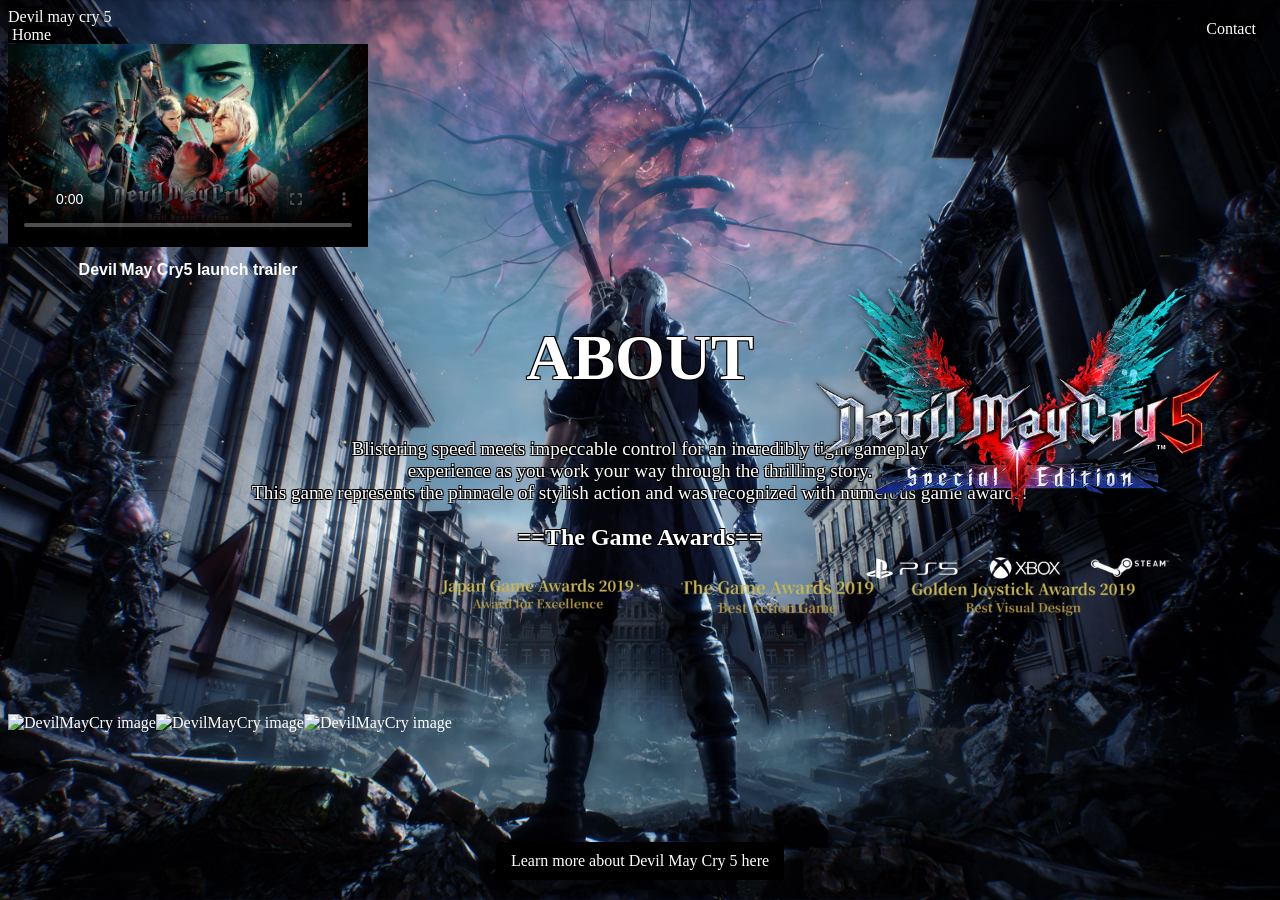
==== index.html @ cc61d14c "inital commit" ====
<!DOCTYPE html>
<html lang="eng">

<head>
    <meta charset="UTF-8">
    <meta name="viewport" content="width=device-width, initial-scale=1.0">
    <title>DEVIL MAY CRY V</title>
    <link rel="stylesheet" href="css/style.css">
</head>

<body>

    <header>
        Devil may cry 5
    </header>
    <nav>

        <a class="fixed-home" href="#">Home</a>
        <a class="fixed-contact" href="contact.html">Contact</a>
        <a class="fixed-about" href="about.html">Learn more about Devil May Cry 5 here</a>
    </nav>

    <main>
        <figure style="max-width: 360px; margin: 0; font-family: sans-serif;">
            <video width="100%" controls poster="images/dmc5trailerpreview.jpg">
        <source src="media/Devil May Cry 5 Special Edition - Launch Trailer.mp4" type="video/mp4">
    </video>

            <figcaption style="margin-top: 10px; font-size: 16px; font-weight: bold; color: #FFF; text-align: center;">
                Devil May Cry5 launch trailer
            </figcaption>
        </figure>
        <h1>ABOUT</h1>
        <p class="about-text">Blistering speed meets impeccable control for an incredibly tight gameplay<br> experience as you work your way through the thrilling story.<br> This game represents the pinnacle of stylish action and was recognized with numerous game awards!</p>
        <h2>==The Game Awards==</h2>
        <div class="Japan-Awards">
            <img src="images/JapanGameAwards.png" alt="Japan Game Awards 2019">
        </div>

        <div class="TheGameAwards">
            <img src="images/TheGameAwards.png" alt="The Game Awards 2019">
        </div>

        <div class="joystickaward">
            <img src="images/goldenjoystick.png" alt="Golden Joystick Award">
        </div>

        <div class="MAINPHOTOS">
            <div class="mainphoto1">
                <img src="images/mainPhoto1.jpg" alt="DevilMayCry image">
            </div>

            <div class="mainphoto2">
                <img src="images/mainphoto2.jpg" alt="DevilMayCry image">
            </div>

            <div class="mainphoto3">
                <img src="images/mainPhoto3.jpg" alt="DevilMayCry image">
            </div>
        </div>
    </main>

    <div class="logo-stack">
        <div class="logo-container">
            <img src="images/Logodmc5.png" alt="Логотип DMC5" class="right-logo">
        </div>

        <div class="platform-logos">
            <div class="logops5">
                <img src="images/ps5logo.png" alt="Logo ps5" class="right-logo">
            </div>

            <div class="xbox-logo">
                <img src="images/xboxlogo.png" alt="Logo xbox" class="right-logo">
            </div>

            <div class="steam-logo">
                <img src="images/gabelogo-removebg-preview.png" alt="Steam logo" class="right-logo">
            </div>
        </div>
    </div>
</body>
<footer>

</footer>

</html>
---- css/style.css ----
html,
body {
    overflow: visible !important;
    overflow-x: hidden;
}

body {
    background-image: url("../images/bgbg.jpg");
    background-repeat: no-repeat;
    background-position: center center;
    background-size: cover;
    background-attachment: fixed;
    color: white;
}

main {
    color: white;
}

.logo-stack {
    position: absolute;
    right: 50px;
    top: 50%;
    transform: translateY(-50%);
    display: flex;
    flex-direction: column;
    align-items: center;
    gap: -300px;
}

.platform-logos {
    display: flex;
    align-items: center;
    justify-content: center;
    gap: 20px;
}

.xbox-logo,
.steam-logo,
.logops5 {
    display: inline-block;
}

.xbox-logo .right-logo,
.steam-logo .right-logo,
.logops5 .right-logo {
    display: block;
    position: static;
    margin: 0;
    transform: none;
}

.xbox-logo .right-logo {
    width: 70px;
}

.steam-logo .right-logo {
    width: 100px;
}

.logops5 .right-logo {
    width: 110px;
}

.logo-container .right-logo {
    display: block;
    width: min(420px, 75vw);
    height: auto;
}

.fixed-about {
    position: fixed;
    bottom: 20px;
    left: 50%;
    transform: translateX(-50%);
    background-color: rgb(0, 0, 0);
    color: #fff;
    padding: 10px 15px;
    text-decoration: none;
    border-radius: 5px;
    white-space: nowrap;
}

.fixed-home {
    color: white;
    background-color: #000000;
    text-decoration: none;
    border-radius: 0px;
    padding: 0px 4px;
}

.fixed-contact {
    position: fixed;
    top: 20px;
    right: 20px;
    color: white;
    background-color: rgb(0, 0, 0);
    text-decoration: none;
    border-radius: 0px;
    padding: 0px 4px;
}

h1 {
    text-align: center;
    font-size: 4rem;
    text-shadow: -1px -1px 0 #000, 1px -1px 0 #000, -1px 1px 0 #000, 1px 1px 0 #000;
}

h2 {
    text-align: center;
    text-shadow: -1px -1px 0 #000, 1px -1px 0 #000, -1px 1px 0 #000, 1px 1px 0 #000;
}

.about-text {
    text-align: center;
    font-size: larger;
    text-shadow: -1px -1px 0 #000, 1px -1px 0 #000, -1px 1px 0 #000, 1px 1px 0 #000;
}

.Japan-Awards img {
    width: 200px;
    margin-left: 430px;
}

.TheGameAwards img {
    width: 200px;
    margin-left: 670px;
    transform: translateY(-45px);
}

.joystickaward img {
    width: 230px;
    margin-left: 900px;
    transform: translateY(-93px);
}

.mainphoto1 img {
    width: 500px;
    height: 300px;
    object-fit: cover;
}

.mainphoto2 img {
    width: 500px;
    height: 300px;
    object-fit: cover;
}

.mainphoto3 img {
    width: 500px;
    height: 300px;
    object-fit: cover;
}

.MAINPHOTOS {
    display: flex;
}

.D1 img {
    width: 300px;
}

.table-dmc5 {
    width: 100%;
    border-collapse: collapse;
}

.table-dmc5 th,
.table-dmc5 td {
    border: 2px solid white;
    padding: 10px;
    text-align: center;
}
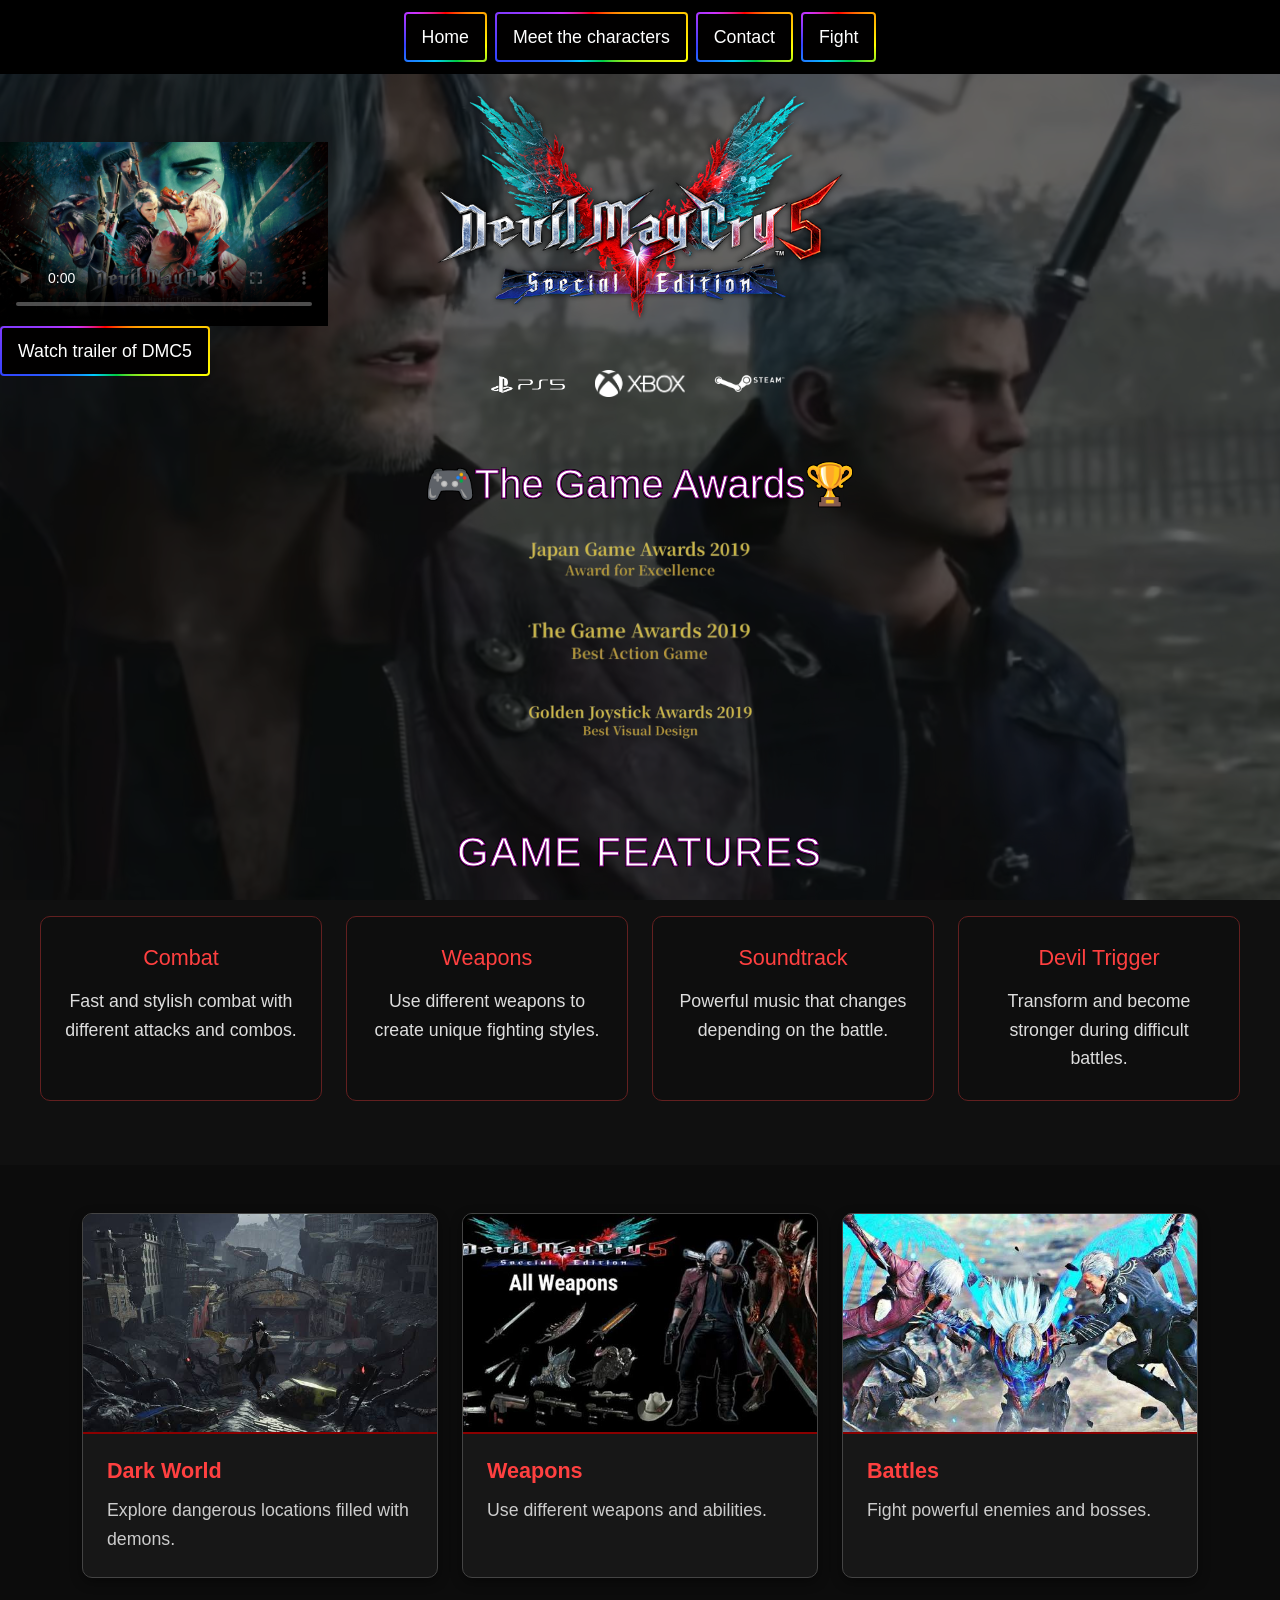
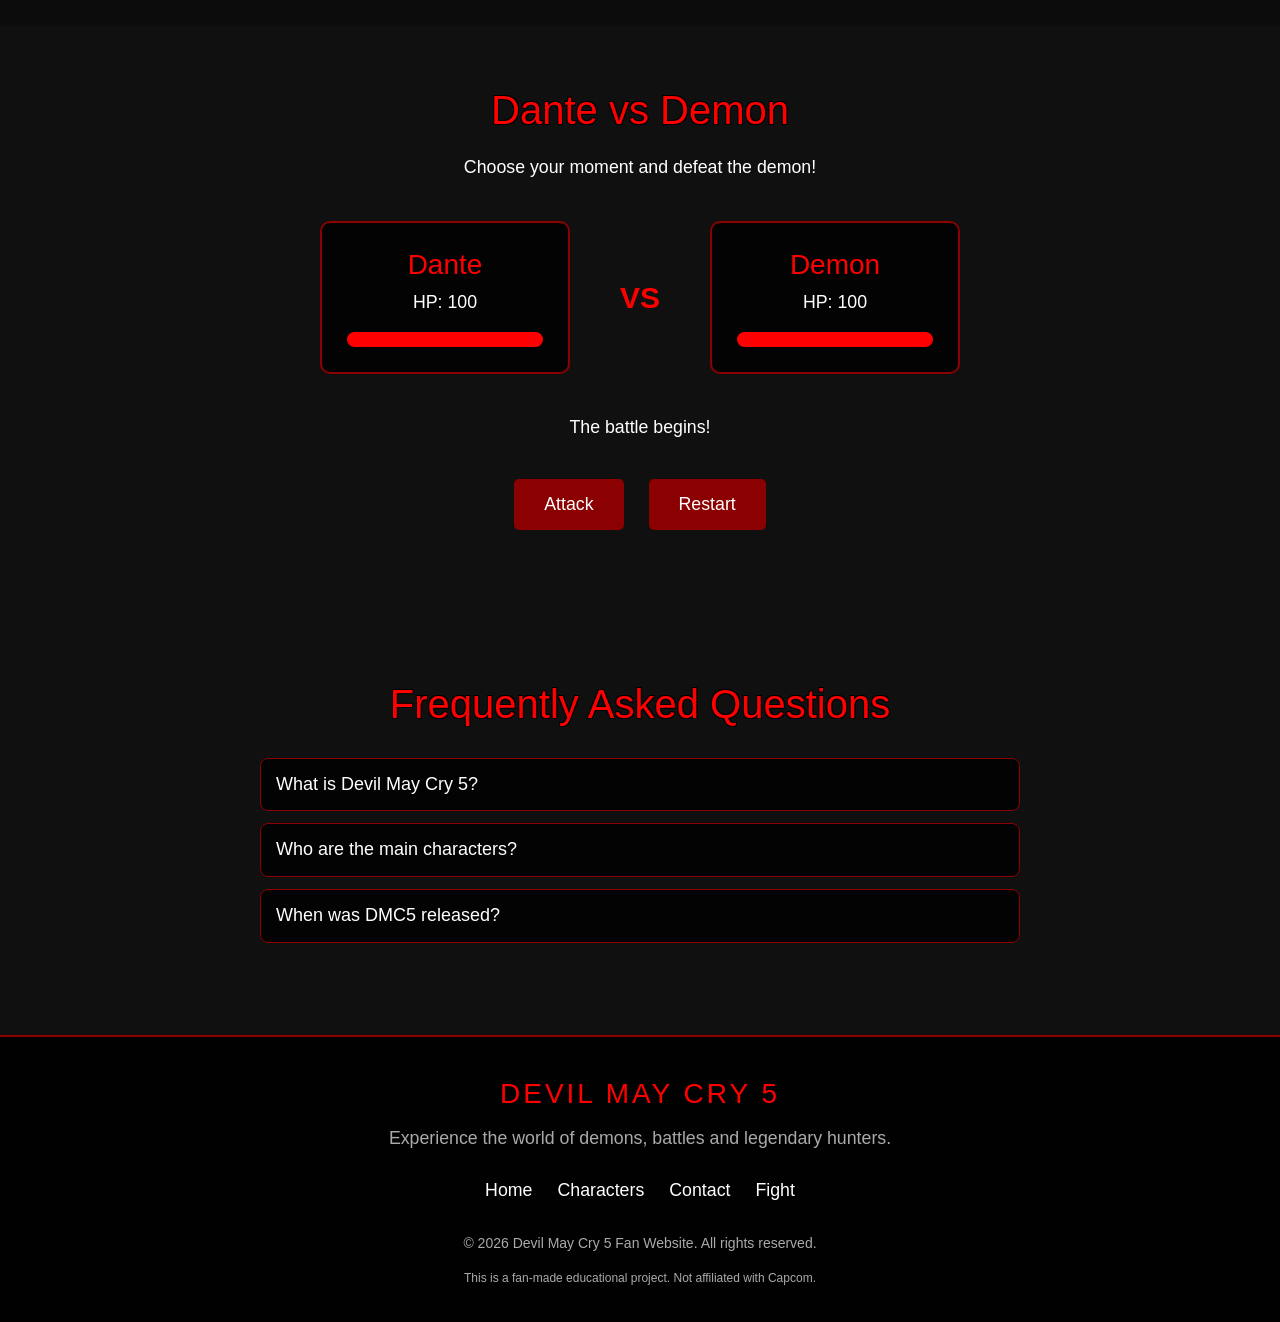
==== commit 88c1a0ab: "Update project to Endterm" ====
--- a/index.html
+++ b/index.html
@@ -1,87 +1,273 @@
 <!DOCTYPE html>
-<html lang="eng">
+<html lang="en">
 
 <head>
     <meta charset="UTF-8">
     <meta name="viewport" content="width=device-width, initial-scale=1.0">
     <title>DEVIL MAY CRY V</title>
+    <link href="https://cdn.jsdelivr.net/npm/bootstrap@5.3.3/dist/css/bootstrap.min.css" rel="stylesheet">
     <link rel="stylesheet" href="css/style.css">
 </head>
 
 <body>
 
-    <header>
-        Devil may cry 5
-    </header>
-    <nav>
-
-        <a class="fixed-home" href="#">Home</a>
-        <a class="fixed-contact" href="contact.html">Contact</a>
-        <a class="fixed-about" href="about.html">Learn more about Devil May Cry 5 here</a>
+
+    <video class="background-video" autoplay muted loop playsinline>
+    <source src="media/videoplayback.mp4" type="video/mp4">
+</video>
+    <div class="video-overlay"></div>
+
+    <nav class="site-nav">
+
+        <a href="index.html">Home</a>
+        <a href="about.html">Meet the characters</a>
+        <a href="contact.html">Contact</a>
+        <a href="#battle">Fight</a>
     </nav>
 
     <main>
-        <figure style="max-width: 360px; margin: 0; font-family: sans-serif;">
-            <video width="100%" controls poster="images/dmc5trailerpreview.jpg">
-        <source src="media/Devil May Cry 5 Special Edition - Launch Trailer.mp4" type="video/mp4">
+        <div class="home-hero-row">
+            <figure class="home-trailer">
+                <video controls poster="images/dmc5trailerpreview.jpg">
+        <source src="media/dmc5_trailer.mp4" type="video/mp4">
     </video>
 
-            <figcaption style="margin-top: 10px; font-size: 16px; font-weight: bold; color: #FFF; text-align: center;">
-                Devil May Cry5 launch trailer
-            </figcaption>
-        </figure>
-        <h1>ABOUT</h1>
-        <p class="about-text">Blistering speed meets impeccable control for an incredibly tight gameplay<br> experience as you work your way through the thrilling story.<br> This game represents the pinnacle of stylish action and was recognized with numerous game awards!</p>
-        <h2>==The Game Awards==</h2>
-        <div class="Japan-Awards">
-            <img src="images/JapanGameAwards.png" alt="Japan Game Awards 2019">
-        </div>
-
-        <div class="TheGameAwards">
-            <img src="images/TheGameAwards.png" alt="The Game Awards 2019">
-        </div>
-
-        <div class="joystickaward">
-            <img src="images/goldenjoystick.png" alt="Golden Joystick Award">
-        </div>
-
-        <div class="MAINPHOTOS">
-            <div class="mainphoto1">
-                <img src="images/mainPhoto1.jpg" alt="DevilMayCry image">
-            </div>
-
-            <div class="mainphoto2">
-                <img src="images/mainphoto2.jpg" alt="DevilMayCry image">
-            </div>
-
-            <div class="mainphoto3">
-                <img src="images/mainPhoto3.jpg" alt="DevilMayCry image">
-            </div>
-        </div>
+                <figcaption class="trailer1">
+                    <a href="https://youtu.be/KMSGj9Y2T9Q?si=lmXnsOdMB5d6IK76">Watch trailer of DMC5</a>
+                </figcaption>
+            </figure>
+            <div class="logo-stack">
+                <div class="logo-container">
+                    <img src="images/Logodmc5.png" alt="Логотип DMC5" class="right-logo">
+                </div>
+
+                <div class="platform-logos">
+                    <div class="logops5">
+                        <img src="images/ps5logo.png" alt="Logo ps5" class="right-logo">
+                    </div>
+
+                    <div class="xbox-logo">
+                        <img src="images/xboxlogo.png" alt="Logo xbox" class="right-logo">
+                    </div>
+
+                    <div class="steam-logo">
+                        <img src="images/gabelogo-removebg-preview.png" alt="Steam logo" class="right-logo">
+                    </div>
+                </div>
+            </div>
+        </div>
+        <h2 style="-webkit-text-stroke: 1px purple;">🎮The Game Awards🏆</h2>
+        <div class="award-gallery">
+            <div class="Japan-Awards">
+                <img src="images/JapanGameAwards.png" alt="Japan Game Awards 2019">
+            </div>
+
+            <div class="TheGameAwards">
+                <img src="images/TheGameAwards.png" alt="The Game Awards 2019">
+            </div>
+
+            <div class="joystickaward">
+                <img src="images/goldenjoystick.png" alt="Golden Joystick Award">
+            </div>
+        </div>
+
     </main>
 
-    <div class="logo-stack">
-        <div class="logo-container">
-            <img src="images/Logodmc5.png" alt="Логотип DMC5" class="right-logo">
-        </div>
-
-        <div class="platform-logos">
-            <div class="logops5">
-                <img src="images/ps5logo.png" alt="Logo ps5" class="right-logo">
-            </div>
-
-            <div class="xbox-logo">
-                <img src="images/xboxlogo.png" alt="Logo xbox" class="right-logo">
-            </div>
-
-            <div class="steam-logo">
-                <img src="images/gabelogo-removebg-preview.png" alt="Steam logo" class="right-logo">
-            </div>
-        </div>
+    <section class="features">
+        <h2 class="features-title" style="-webkit-text-stroke: 1px purple">Game Features</h2>
+
+        <div class="features-grid">
+            <div class="feature-card">
+                <h3>Combat</h3>
+                <p>Fast and stylish combat with different attacks and combos.</p>
+            </div>
+
+            <div class="feature-card">
+                <h3>Weapons</h3>
+                <p>Use different weapons to create unique fighting styles.</p>
+            </div>
+
+            <div class="feature-card">
+                <h3>Soundtrack</h3>
+                <p>Powerful music that changes depending on the battle.</p>
+            </div>
+
+            <div class="feature-card">
+                <h3>Devil Trigger</h3>
+                <p>Transform and become stronger during difficult battles.</p>
+            </div>
+        </div>
+    </section>
+
+
+    <section id="gallery" class="py-5 bg-gray">
+
+        <div class="container">
+
+
+
+            <div class="row g-4">
+
+                <div class="col-12 col-md-6 col-lg-4">
+
+                    <div class="card h-100">
+
+                        <img src="images/world.jpg" alt="DMC5">
+
+                        <div class="card-body">
+
+                            <h5>
+                                Dark World
+                            </h5>
+
+                            <p class="card-text">
+                                Explore dangerous locations filled with demons.
+                            </p>
+
+                        </div>
+
+                    </div>
+
+                </div>
+
+
+                <div class="col-12 col-md-6 col-lg-4">
+
+                    <div class="card h-100">
+
+                        <img src="images/weap.jpg" class="card-img-top" alt="DMC5">
+
+                        <div class="card-body">
+
+                            <h5 class="card-title">
+                                Weapons
+                            </h5>
+
+                            <p class="card-text">
+                                Use different weapons and abilities.
+                            </p>
+
+                        </div>
+
+                    </div>
+
+                </div>
+
+
+                <div class="col-12 col-md-6 col-lg-4">
+
+                    <div class="card h-100">
+
+                        <img src="images/battle.jpg" class="card-img-top" alt="DMC5">
+
+                        <div class="card-body">
+
+                            <h5 class="card-title">
+                                Battles
+                            </h5>
+
+                            <p class="card-text">
+                                Fight powerful enemies and bosses.
+                            </p>
+
+                        </div>
+
+                    </div>
+
+                </div>
+
+            </div>
+
+        </div>
+
+    </section>
+
+    <section class="battle-section" id="battle">
+        <h2>Dante vs Demon</h2>
+
+        <p>Choose your moment and defeat the demon!</p>
+
+        <div class="battle-container">
+
+            <div class="fighter">
+                <h3>Dante</h3>
+                <p>HP: <span id="danteHP">100</span></p>
+                <div class="hp-bar">
+                    <div id="danteBar" class="hp-fill"></div>
+                </div>
+            </div>
+
+            <div class="vs">VS</div>
+
+            <div class="fighter">
+                <h3>Demon</h3>
+                <p>HP: <span id="demonHP">100</span></p>
+                <div class="hp-bar">
+                    <div id="demonBar" class="hp-fill"></div>
+                </div>
+            </div>
+
+        </div>
+
+        <p id="message" aria-live="polite">The battle begins!</p>
+
+        <button id="attack" type="button">Attack</button>
+        <button id="restart" type="button">Restart</button>
+    </section>
+
+
+
+    <script src="https://cdn.jsdelivr.net/npm/bootstrap@5.3.3/dist/js/bootstrap.bundle.min.js"></script>
+
+    <section class="faq-section">
+        <h2>Frequently Asked Questions</h2>
+
+        <div class="faq-item">
+            <h3 class="faq-question">What is Devil May Cry 5?</h3>
+            <p class="faq-answer">
+                Devil May Cry 5 is an action game about fighting demons.
+            </p>
+        </div>
+
+        <div class="faq-item">
+            <h3 class="faq-question">Who are the main characters?</h3>
+            <p class="faq-answer">
+                The main characters are Dante, Nero , V and Vergil demonstrating their unique abilities and fighting styles.
+            </p>
+        </div>
+
+        <div class="faq-item">
+            <h3 class="faq-question">When was DMC5 released?</h3>
+            <p class="faq-answer">
+                Devil May Cry 5 was released in March 2019.
+            </p>
+        </div>
+    </section>
+
+    <footer class="site-footer">
+    <h3>DEVIL MAY CRY 5</h3>
+
+    <p>Experience the world of demons, battles and legendary hunters.</p>
+
+    <div class="footer-links">
+        <a href="index.html">Home</a>
+        <a href="about.html">Characters</a>
+        <a href="contact.html">Contact</a>
+        <a href="#battle">Fight</a>
     </div>
+
+    <p class="copyright">
+        © 2026 Devil May Cry 5 Fan Website. All rights reserved.
+    </p>
+
+    <p class="disclaimer">
+        This is a fan-made educational project. Not affiliated with Capcom.
+    </p>
+</footer>
+
+    <script src="https://code.jquery.com/jquery-3.7.1.min.js"></script>
+    <script src="js/game.js"></script>
+    <script src="js/index.js"></script>
 </body>
-<footer>
-
-</footer>
 
 </html>
--- a/css/style.css
+++ b/css/style.css
@@ -1,38 +1,176 @@
 html,
 body {
-    overflow: visible !important;
-    overflow-x: hidden;
+    overflow-x: clip;
+}
+
+*,
+*::before,
+*::after {
+    box-sizing: border-box;
+}
+
+html {
+    font-size: 100%;
 }
 
 body {
-    background-image: url("../images/bgbg.jpg");
-    background-repeat: no-repeat;
-    background-position: center center;
-    background-size: cover;
-    background-attachment: fixed;
-    color: white;
+    max-width: 100%;
+    margin: 0;
+    background: #101010;
+    color: white;
+    font-family: Arial, sans-serif;
+    font-size: clamp(1rem, 0.95rem + 0.2vw, 1.125rem);
 }
 
 main {
-    color: white;
+    width: min(100% - 2rem, 75rem);
+    margin-inline: auto;
+}
+
+h1 {
+    text-align: center;
+    font-size: clamp(1.8rem, 5vw, 4rem);
+    overflow-wrap: anywhere;
+    text-shadow: -1px -1px 0 #000, 1px -1px 0 #000, -1px 1px 0 #000, 1px 1px 0 #000;
+}
+
+h2 {
+    text-align: center;
+    font-size: clamp(1.6rem, 4vw, 2.5rem);
+    text-shadow: -1px -1px 0 #000, 1px -1px 0 #000, -1px 1px 0 #000, 1px 1px 0 #000;
+}
+
+video,
+img {
+    display: block;
+    max-width: 100%;
+}
+
+video {
+    width: 100%;
+}
+
+img {
+    height: auto;
+}
+
+.background-video {
+    position: fixed;
+    top: 0;
+    left: 0;
+    width: 100%;
+    height: 100%;
+    object-fit: cover;
+    z-index: -2;
+}
+
+.video-overlay {
+    position: fixed;
+    inset: 0;
+    background: rgba(0, 0, 0, 0.55);
+    z-index: -1;
+    pointer-events: none;
+}
+
+.site-nav {
+    display: flex;
+    flex-wrap: wrap;
+    align-items: center;
+    justify-content: center;
+    gap: 0.5rem;
+    width: 100%;
+    padding: 0.75rem 1rem;
+    background-color: #000;
+}
+
+.site-nav a,
+.trailer1 a {
+    --nav-button-bg: #010000;
+    display: inline-block;
+    padding: 0.6rem 1rem;
+    border: 2px solid transparent;
+    border-radius: 4px;
+    background: linear-gradient(var(--nav-button-bg), var(--nav-button-bg)) padding-box, conic-gradient(from var(--rainbow-angle, 0deg), #ff0000, #ff9900, #ffff00, #00cc44, #00ccff, #3344ff, #cc33ff, #ff0000) border-box;
+    color: #fff;
+    text-align: center;
+    text-decoration: none;
+    animation: rainbow-border 4s linear infinite;
+}
+
+.site-nav a {
+    max-width: 100%;
+}
+
+.site-nav a:hover,
+.site-nav a:focus-visible,
+.trailer1 a:hover,
+.trailer1 a:focus-visible {
+    --nav-button-bg: #292929;
+    color: #fff;
+}
+
+@property --rainbow-angle {
+    syntax: "<angle>";
+    initial-value: 0deg;
+    inherits: false;
+}
+
+@keyframes rainbow-border {
+    to {
+        --rainbow-angle: 360deg;
+    }
+}
+
+@media (prefers-reduced-motion: reduce) {
+    .site-nav a,
+    .trailer1 a {
+        animation: none;
+    }
+}
+
+.home-hero-row {
+    display: grid;
+    grid-template-columns: minmax(0, 1fr) auto minmax(0, 1fr);
+    align-items: center;
+    width: 100vw;
+    margin: 1rem 0 2rem;
+    margin-left: calc((100% - 100vw) / 2);
+}
+
+.home-trailer {
+    grid-column: 1;
+    width: min(100%, 22.5rem);
+    margin: 0;
+    font-family: sans-serif;
 }
 
 .logo-stack {
-    position: absolute;
-    right: 50px;
-    top: 50%;
-    transform: translateY(-50%);
     display: flex;
     flex-direction: column;
     align-items: center;
-    gap: -300px;
+    grid-column: 2;
+    justify-self: center;
+    width: min(100%, 26rem);
+    margin: 0;
+    gap: 1rem;
+}
+
+.logo-container {
+    width: min(100%, 26rem);
+}
+
+.logo-container .right-logo {
+    display: block;
+    width: 100%;
+    height: auto;
 }
 
 .platform-logos {
     display: flex;
+    flex-wrap: wrap;
     align-items: center;
     justify-content: center;
-    gap: 20px;
+    gap: clamp(0.5rem, 2vw, 1.25rem);
 }
 
 .xbox-logo,
@@ -46,128 +184,416 @@
 .logops5 .right-logo {
     display: block;
     position: static;
+    width: clamp(2.5rem, 7vw, 6.875rem);
+    max-width: 100%;
     margin: 0;
     transform: none;
 }
 
-.xbox-logo .right-logo {
-    width: 70px;
-}
-
-.steam-logo .right-logo {
-    width: 100px;
-}
-
-.logops5 .right-logo {
-    width: 110px;
-}
-
-.logo-container .right-logo {
+.Japan-Awards,
+.TheGameAwards,
+.joystickaward {
+    display: flex;
+    justify-content: center;
+    margin: 0;
+}
+
+.Japan-Awards img,
+.TheGameAwards img,
+.joystickaward img {
+    width: min(100%, 14.375rem);
+    margin: 0;
+    transform: none;
+}
+
+.award-gallery {
+    display: flex;
+    flex-wrap: wrap;
+    align-items: center;
+    justify-content: center;
+    gap: clamp(1rem, 3vw, 2rem);
+    margin-block: 1.5rem;
+}
+
+.gameplay-video {
+    width: min(100%, 20rem);
+    max-width: 100%;
+}
+
+.D1 img {
     display: block;
-    width: min(420px, 75vw);
+    width: min(100%, 18.75rem);
     height: auto;
 }
 
-.fixed-about {
+@media (max-width: 767px) {
+    main {
+        width: min(100% - 1.25rem, 75rem);
+    }
+    .home-hero-row {
+        grid-template-columns: minmax(0, min(26rem, 100%));
+        row-gap: 1rem;
+    }
+    .site-nav {
+        flex-direction: column;
+    }
+    .site-nav a {
+        width: min(100%, 24rem);
+    }
+}
+
+#gallery {
+    padding: 4rem 0;
+    background: rgba(10, 10, 10, 0.6);
+}
+
+#gallery .card {
+    height: 100%;
+    overflow: hidden;
+    border: 1px solid #444;
+    border-radius: 10px;
+    background: #171717;
+    color: white;
+    box-shadow: 0 4px 12px rgba(0, 0, 0, 0.4);
+    transition: transform 0.25s ease, border-color 0.25s ease, box-shadow 0.25s ease;
+}
+
+#gallery .card:hover {
+    transform: translateY(-6px);
+    border-color: #c82020;
+    box-shadow: 0 8px 24px rgba(200, 0, 0, 0.2);
+}
+
+#gallery .card img {
+    display: block;
+    width: 100%;
+    height: 220px;
+    object-fit: cover;
+    border-bottom: 2px solid #8b0000;
+}
+
+#gallery .card-body {
+    padding: 1.5rem;
+}
+
+#gallery .card-title,
+#gallery .card h5 {
+    margin-bottom: 0.75rem;
+    color: #ff4040;
+    font-size: 1.35rem;
+    font-weight: bold;
+}
+
+#gallery .card-text {
+    margin: 0;
+    color: #ccc;
+    line-height: 1.6;
+}
+
+@media (max-width: 767px) {
+    #gallery {
+        padding: 2rem 0;
+    }
+    #gallery .card img {
+        height: 200px;
+    }
+    #gallery .card-body {
+        padding: 1.25rem;
+    }
+}
+
+@media (prefers-reduced-motion: reduce) {
+    #gallery .card {
+        transition: none;
+    }
+    #gallery .card:hover {
+        transform: none;
+    }
+}
+
+.features {
+    padding: 4rem 2rem;
+}
+
+.features-title {
+    margin-bottom: 2.5rem;
+    color: #fff;
+    font-size: clamp(1.8rem, 4vw, 2.5rem);
+    text-transform: uppercase;
+    letter-spacing: 2px;
+}
+
+.features-grid {
+    display: grid;
+    grid-template-columns: repeat(4, minmax(0, 1fr));
+    gap: 1.5rem;
+    max-width: 1200px;
+    margin: 0 auto;
+}
+
+.feature-card {
+    padding: 1.75rem 1.25rem;
+    border: 1px solid #632020;
+    border-radius: 10px;
+    background: rgba(15, 15, 15, 0.65);
+    text-align: center;
+    transition: transform 0.25s ease, border-color 0.25s ease, background 0.25s ease;
+}
+
+.feature-card:hover {
+    transform: translateY(-5px);
+    border-color: #ff3030;
+    background: rgba(45, 10, 10, 0.8);
+}
+
+.feature-card h3 {
+    margin-bottom: 1rem;
+    color: #ff4040;
+    font-size: 1.35rem;
+}
+
+.feature-card p {
+    margin: 0;
+    color: #ddd;
+    line-height: 1.6;
+}
+
+@media (max-width: 1199px) {
+    .features-grid {
+        grid-template-columns: repeat(2, minmax(0, 1fr));
+    }
+}
+
+@media (max-width: 600px) {
+    .features {
+        padding: 2.5rem 1rem;
+    }
+    .features-grid {
+        grid-template-columns: 1fr;
+        gap: 1rem;
+    }
+    .feature-card {
+        padding: 1.5rem 1rem;
+    }
+}
+
+@media (prefers-reduced-motion: reduce) {
+    .feature-card {
+        transition: none;
+    }
+    .feature-card:hover {
+        transform: none;
+    }
+}
+
+.battle-section {
+    text-align: center;
+    padding: 60px 20px;
+    color: white;
+}
+
+.battle-section h2 {
+    color: red;
+    margin-bottom: 20px;
+}
+
+.battle-container {
+    display: flex;
+    justify-content: center;
+    align-items: center;
+    gap: 50px;
+    margin: 40px auto;
+    max-width: 700px;
+}
+
+.fighter {
+    width: 250px;
+    padding: 25px;
+    background: rgba(0, 0, 0, 0.8);
+    border: 2px solid darkred;
+    border-radius: 10px;
+}
+
+.fighter h3 {
+    color: red;
+}
+
+.vs {
+    font-size: 30px;
+    color: red;
+    font-weight: bold;
+}
+
+.hp-bar {
+    height: 15px;
+    background: #555;
+    border-radius: 10px;
+    overflow: hidden;
+}
+
+.hp-fill {
+    height: 100%;
+    width: 100%;
+    background: red;
+    transition: width 0.3s;
+}
+
+#message {
+    min-height: 30px;
+    margin: 25px 0;
+}
+
+.battle-section button {
+    padding: 12px 30px;
+    margin: 10px;
+    background: darkred;
+    color: white;
+    border: none;
+    border-radius: 5px;
+    cursor: pointer;
+}
+
+.battle-section button:hover {
+    background: red;
+}
+
+.battle-section button:focus-visible {
+    outline: 3px solid white;
+    outline-offset: 4px;
+}
+
+.battle-section button:disabled {
+    background: #555;
+    cursor: not-allowed;
+}
+
+@media (max-width: 500px) {
+    .battle-container {
+        gap: 10px;
+    }
+    .fighter {
+        width: 45%;
+        padding: 12px 5px;
+    }
+    .vs {
+        font-size: 20px;
+    }
+}
+
+.faq-section {
+    max-width: 800px;
+    margin: 50px auto;
+    padding: 30px 20px;
+    color: white;
+}
+
+.faq-section h2 {
+    text-align: center;
+    color: red;
+    margin-bottom: 30px;
+}
+
+.faq-item {
+    background: rgba(0, 0, 0, 0.8);
+    border: 1px solid darkred;
+    margin-bottom: 12px;
+    padding: 15px;
+    border-radius: 8px;
+}
+
+.faq-question {
+    cursor: pointer;
+    margin: 0;
+    font-size: 18px;
+}
+
+.faq-answer {
+    margin-top: 15px;
+    color: #ddd;
+}
+
+.faq-hover {
+    border-color: red;
+}
+
+.site-footer {
+    background: rgba(0, 0, 0, 0.9);
+    color: white;
+    text-align: center;
+    padding: 40px 20px 20px;
+    margin-top: 50px;
+    border-top: 2px solid darkred;
+}
+
+.site-footer h3 {
+    color: red;
+    letter-spacing: 3px;
+}
+
+.site-footer p {
+    color: #aaa;
+    margin: 15px 0;
+}
+
+.footer-links {
+    display: flex;
+    justify-content: center;
+    flex-wrap: wrap;
+    gap: 25px;
+    margin: 25px 0;
+}
+
+.footer-links a {
+    color: white;
+    text-decoration: none;
+    transition: color 0.3s;
+}
+
+.footer-links a:hover {
+    color: red;
+}
+
+.site-footer .copyright {
+    font-size: 14px;
+    margin-top: 30px;
+}
+
+.site-footer .disclaimer {
+    font-size: 12px;
+}
+
+@media (max-width: 500px) {
+    .footer-links {
+        gap: 15px;
+    }
+}
+
+.background-video {
     position: fixed;
-    bottom: 20px;
-    left: 50%;
-    transform: translateX(-50%);
-    background-color: rgb(0, 0, 0);
-    color: #fff;
-    padding: 10px 15px;
-    text-decoration: none;
-    border-radius: 5px;
-    white-space: nowrap;
-}
-
-.fixed-home {
-    color: white;
-    background-color: #000000;
-    text-decoration: none;
-    border-radius: 0px;
-    padding: 0px 4px;
-}
-
-.fixed-contact {
+    top: 0;
+    left: 0;
+    width: 100%;
+    height: 100%;
+    object-fit: cover;
+    z-index: -2;
+    pointer-events: none;
+}
+
+.video-overlay {
     position: fixed;
-    top: 20px;
-    right: 20px;
-    color: white;
-    background-color: rgb(0, 0, 0);
-    text-decoration: none;
-    border-radius: 0px;
-    padding: 0px 4px;
-}
-
-h1 {
-    text-align: center;
-    font-size: 4rem;
-    text-shadow: -1px -1px 0 #000, 1px -1px 0 #000, -1px 1px 0 #000, 1px 1px 0 #000;
-}
-
-h2 {
-    text-align: center;
-    text-shadow: -1px -1px 0 #000, 1px -1px 0 #000, -1px 1px 0 #000, 1px 1px 0 #000;
-}
-
-.about-text {
-    text-align: center;
-    font-size: larger;
-    text-shadow: -1px -1px 0 #000, 1px -1px 0 #000, -1px 1px 0 #000, 1px 1px 0 #000;
-}
-
-.Japan-Awards img {
-    width: 200px;
-    margin-left: 430px;
-}
-
-.TheGameAwards img {
-    width: 200px;
-    margin-left: 670px;
-    transform: translateY(-45px);
-}
-
-.joystickaward img {
-    width: 230px;
-    margin-left: 900px;
-    transform: translateY(-93px);
-}
-
-.mainphoto1 img {
-    width: 500px;
-    height: 300px;
-    object-fit: cover;
-}
-
-.mainphoto2 img {
-    width: 500px;
-    height: 300px;
-    object-fit: cover;
-}
-
-.mainphoto3 img {
-    width: 500px;
-    height: 300px;
-    object-fit: cover;
-}
-
-.MAINPHOTOS {
-    display: flex;
-}
-
-.D1 img {
-    width: 300px;
-}
-
-.table-dmc5 {
-    width: 100%;
-    border-collapse: collapse;
-}
-
-.table-dmc5 th,
-.table-dmc5 td {
-    border: 2px solid white;
-    padding: 10px;
-    text-align: center;
+    inset: 0;
+    background: rgba(0, 0, 0, 0.6);
+    z-index: -1;
+    pointer-events: none;
+}
+
+body {
+    position: relative;
+    isolation: isolate;
+}
+
+.site-nav,
+main {
+    position: relative;
+    z-index: 1;
 }
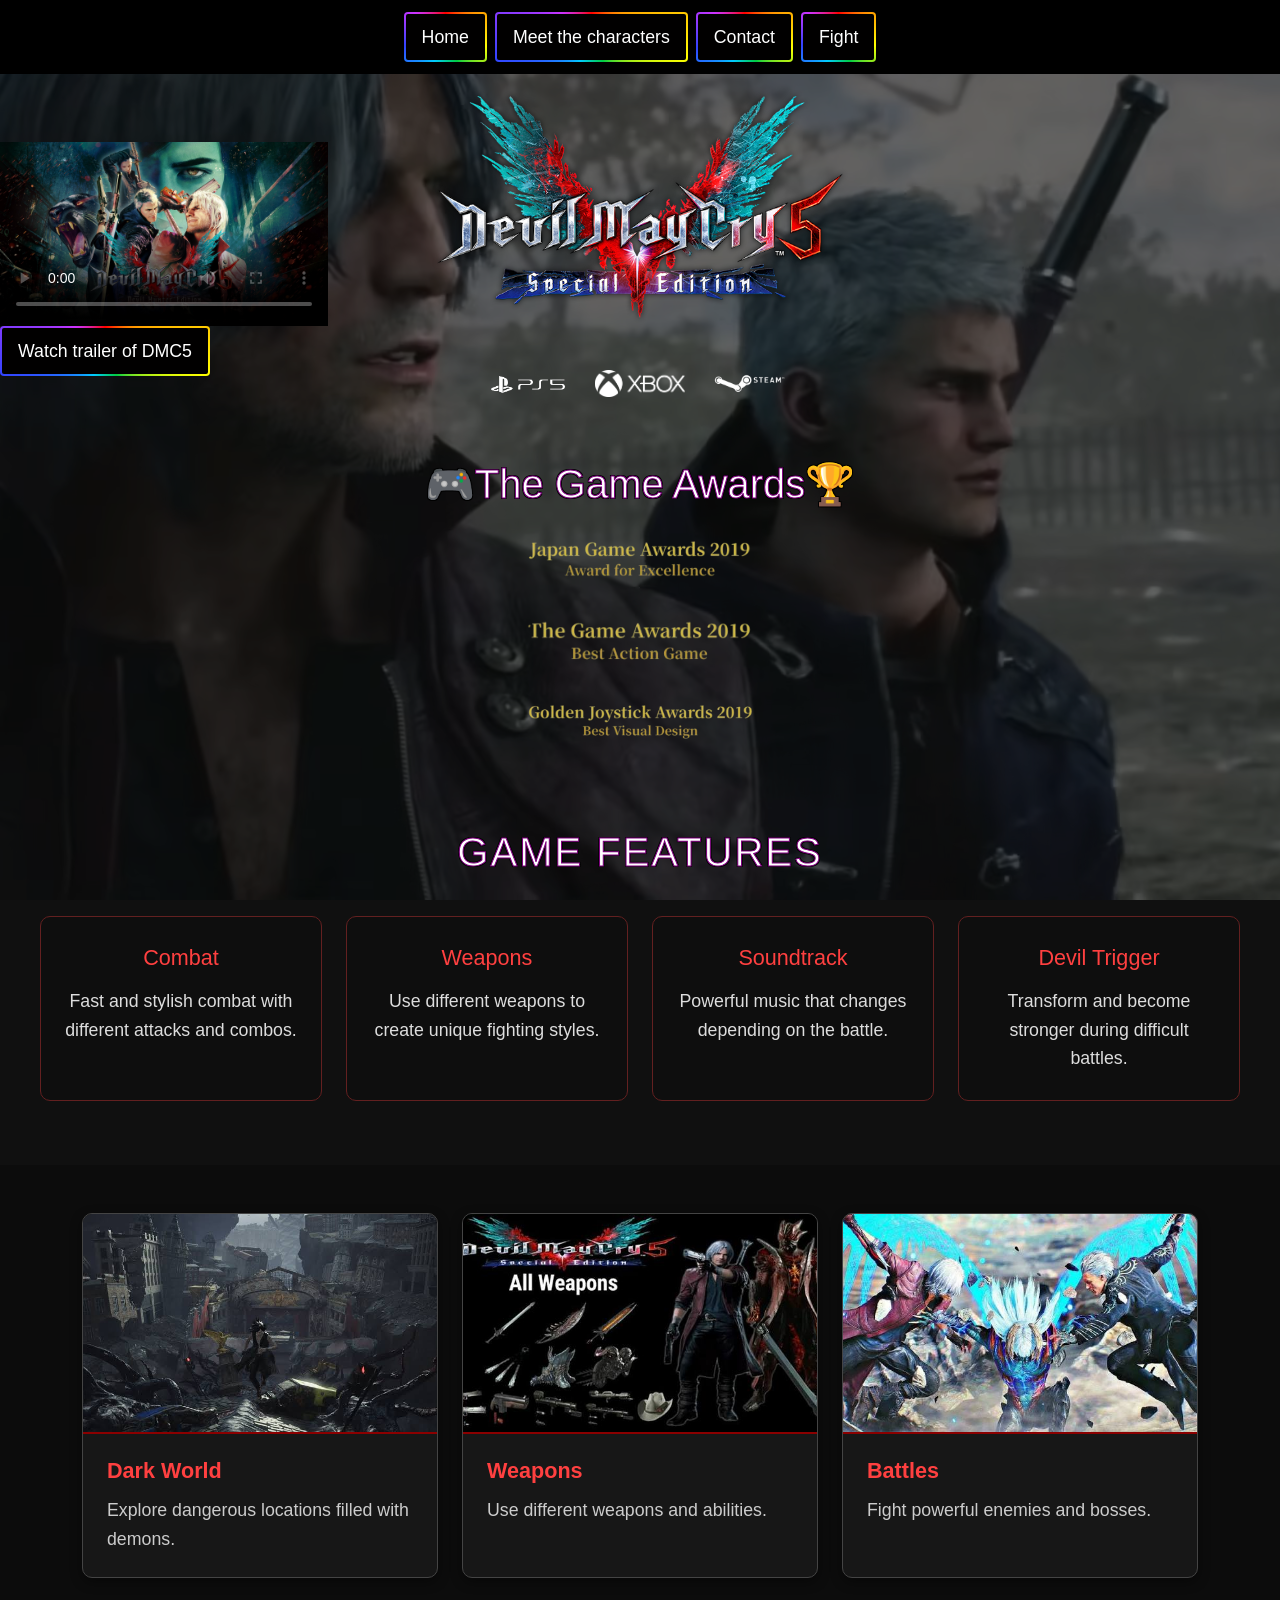
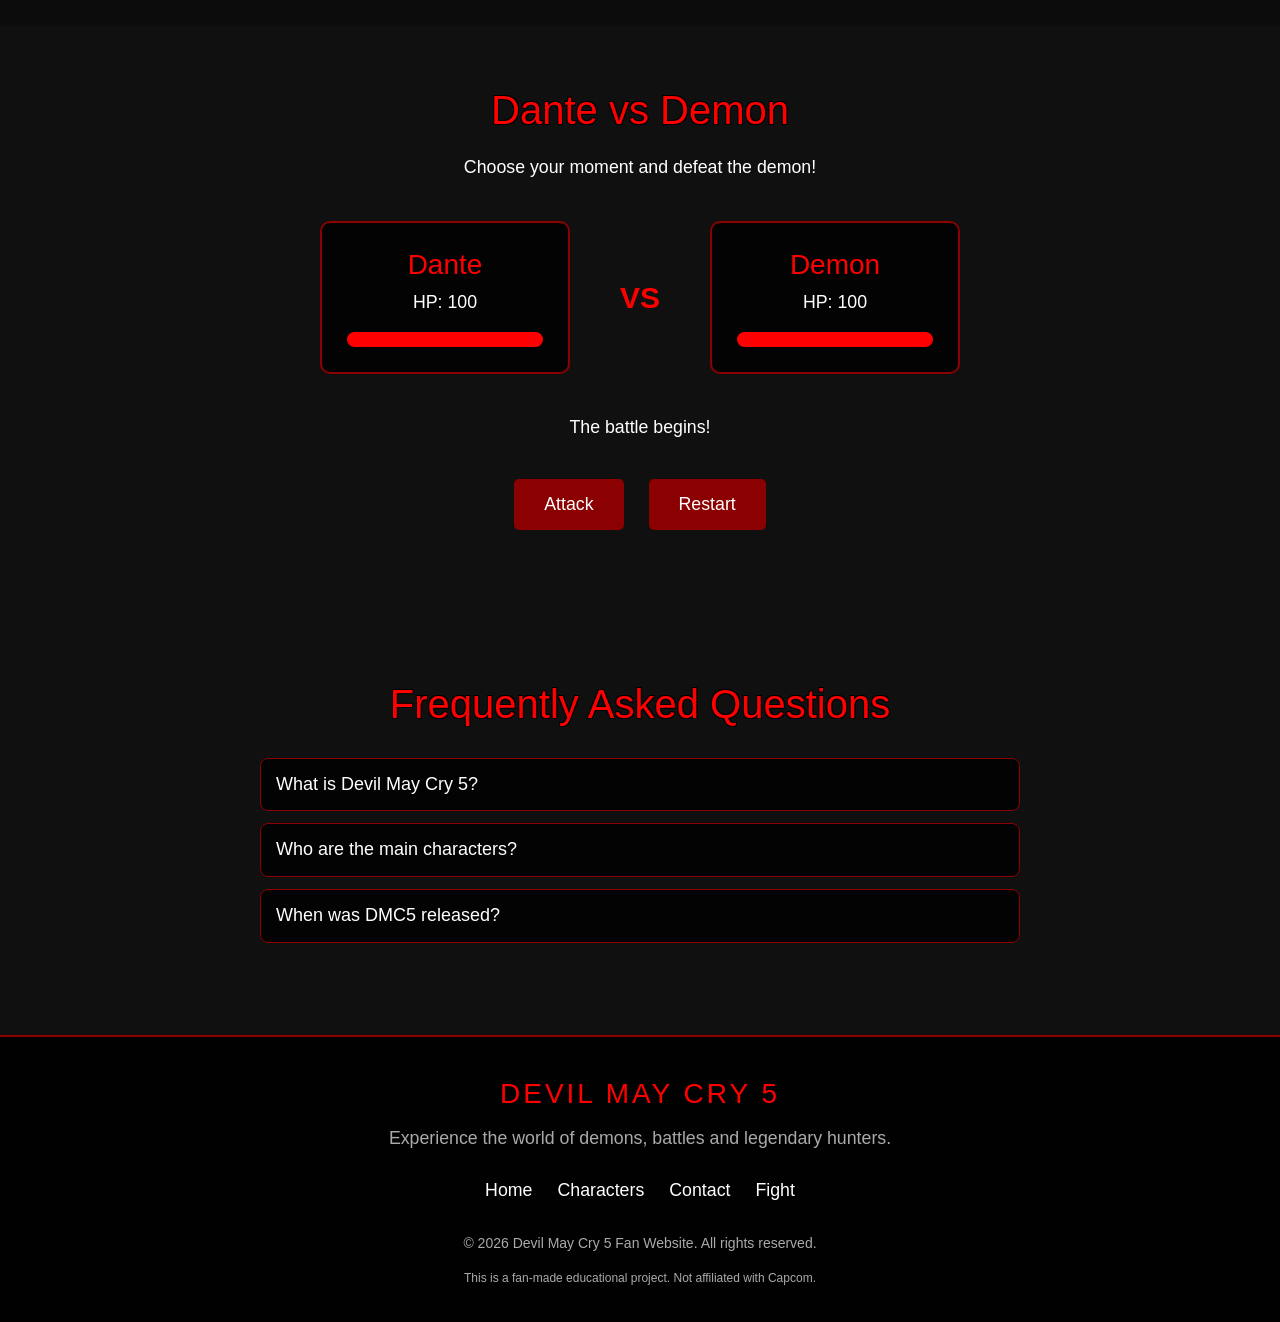
==== commit ac479e88: "Update index.html" ====
--- a/index.html
+++ b/index.html
@@ -11,14 +11,12 @@
 
 <body>
 
-
     <video class="background-video" autoplay muted loop playsinline>
-    <source src="media/videoplayback.mp4" type="video/mp4">
-</video>
+        <source src="media/videoplayback.mp4" type="video/mp4">
+    </video>
     <div class="video-overlay"></div>
 
     <nav class="site-nav">
-
         <a href="index.html">Home</a>
         <a href="about.html">Meet the characters</a>
         <a href="contact.html">Contact</a>
@@ -29,9 +27,8 @@
         <div class="home-hero-row">
             <figure class="home-trailer">
                 <video controls poster="images/dmc5trailerpreview.jpg">
-        <source src="media/dmc5_trailer.mp4" type="video/mp4">
-    </video>
-
+                    <source src="media/dmc5_trailer.mp4" type="video/mp4">
+                </video>
                 <figcaption class="trailer1">
                     <a href="https://youtu.be/KMSGj9Y2T9Q?si=lmXnsOdMB5d6IK76">Watch trailer of DMC5</a>
                 </figcaption>
@@ -56,6 +53,7 @@
                 </div>
             </div>
         </div>
+
         <h2 style="-webkit-text-stroke: 1px purple;">🎮The Game Awards🏆</h2>
         <div class="award-gallery">
             <div class="Japan-Awards">
@@ -70,7 +68,6 @@
                 <img src="images/goldenjoystick.png" alt="Golden Joystick Award">
             </div>
         </div>
-
     </main>
 
     <section class="features">
@@ -99,96 +96,53 @@
         </div>
     </section>
 
-
     <section id="gallery" class="py-5 bg-gray">
-
         <div class="container">
-
-
-
             <div class="row g-4">
-
                 <div class="col-12 col-md-6 col-lg-4">
-
                     <div class="card h-100">
-
-                        <img src="images/world.jpg" alt="DMC5">
-
+                        <img src="images/world.jpg" class="card-img-top" alt="DMC5">
                         <div class="card-body">
-
-                            <h5>
-                                Dark World
-                            </h5>
-
+                            <h5 class="card-title">Dark World</h5>
                             <p class="card-text">
                                 Explore dangerous locations filled with demons.
                             </p>
-
                         </div>
-
-                    </div>
-
-                </div>
-
+                    </div>
+                </div>
 
                 <div class="col-12 col-md-6 col-lg-4">
-
                     <div class="card h-100">
-
                         <img src="images/weap.jpg" class="card-img-top" alt="DMC5">
-
                         <div class="card-body">
-
-                            <h5 class="card-title">
-                                Weapons
-                            </h5>
-
+                            <h5 class="card-title">Weapons</h5>
                             <p class="card-text">
                                 Use different weapons and abilities.
                             </p>
-
                         </div>
-
-                    </div>
-
-                </div>
-
+                    </div>
+                </div>
 
                 <div class="col-12 col-md-6 col-lg-4">
-
                     <div class="card h-100">
-
                         <img src="images/battle.jpg" class="card-img-top" alt="DMC5">
-
                         <div class="card-body">
-
-                            <h5 class="card-title">
-                                Battles
-                            </h5>
-
+                            <h5 class="card-title">Battles</h5>
                             <p class="card-text">
                                 Fight powerful enemies and bosses.
                             </p>
-
                         </div>
-
-                    </div>
-
-                </div>
-
-            </div>
-
-        </div>
-
+                    </div>
+                </div>
+            </div>
+        </div>
     </section>
 
     <section class="battle-section" id="battle">
         <h2>Dante vs Demon</h2>
-
         <p>Choose your moment and defeat the demon!</p>
 
         <div class="battle-container">
-
             <div class="fighter">
                 <h3>Dante</h3>
                 <p>HP: <span id="danteHP">100</span></p>
@@ -206,7 +160,6 @@
                     <div id="demonBar" class="hp-fill"></div>
                 </div>
             </div>
-
         </div>
 
         <p id="message" aria-live="polite">The battle begins!</p>
@@ -214,10 +167,6 @@
         <button id="attack" type="button">Attack</button>
         <button id="restart" type="button">Restart</button>
     </section>
-
-
-
-    <script src="https://cdn.jsdelivr.net/npm/bootstrap@5.3.3/dist/js/bootstrap.bundle.min.js"></script>
 
     <section class="faq-section">
         <h2>Frequently Asked Questions</h2>
@@ -245,26 +194,26 @@
     </section>
 
     <footer class="site-footer">
-    <h3>DEVIL MAY CRY 5</h3>
-
-    <p>Experience the world of demons, battles and legendary hunters.</p>
-
-    <div class="footer-links">
-        <a href="index.html">Home</a>
-        <a href="about.html">Characters</a>
-        <a href="contact.html">Contact</a>
-        <a href="#battle">Fight</a>
-    </div>
-
-    <p class="copyright">
-        © 2026 Devil May Cry 5 Fan Website. All rights reserved.
-    </p>
-
-    <p class="disclaimer">
-        This is a fan-made educational project. Not affiliated with Capcom.
-    </p>
-</footer>
-
+        <h3>DEVIL MAY CRY 5</h3>
+        <p>Experience the world of demons, battles and legendary hunters.</p>
+
+        <div class="footer-links">
+            <a href="index.html">Home</a>
+            <a href="about.html">Characters</a>
+            <a href="contact.html">Contact</a>
+            <a href="#battle">Fight</a>
+        </div>
+
+        <p class="copyright">
+            © 2026 Devil May Cry 5 Fan Website. All rights reserved.
+        </p>
+
+        <p class="disclaimer">
+            This is a fan-made educational project. Not affiliated with Capcom.
+        </p>
+    </footer>
+
+    <script src="https://cdn.jsdelivr.net/npm/bootstrap@5.3.3/dist/js/bootstrap.bundle.min.js"></script>
     <script src="https://code.jquery.com/jquery-3.7.1.min.js"></script>
     <script src="js/game.js"></script>
     <script src="js/index.js"></script>
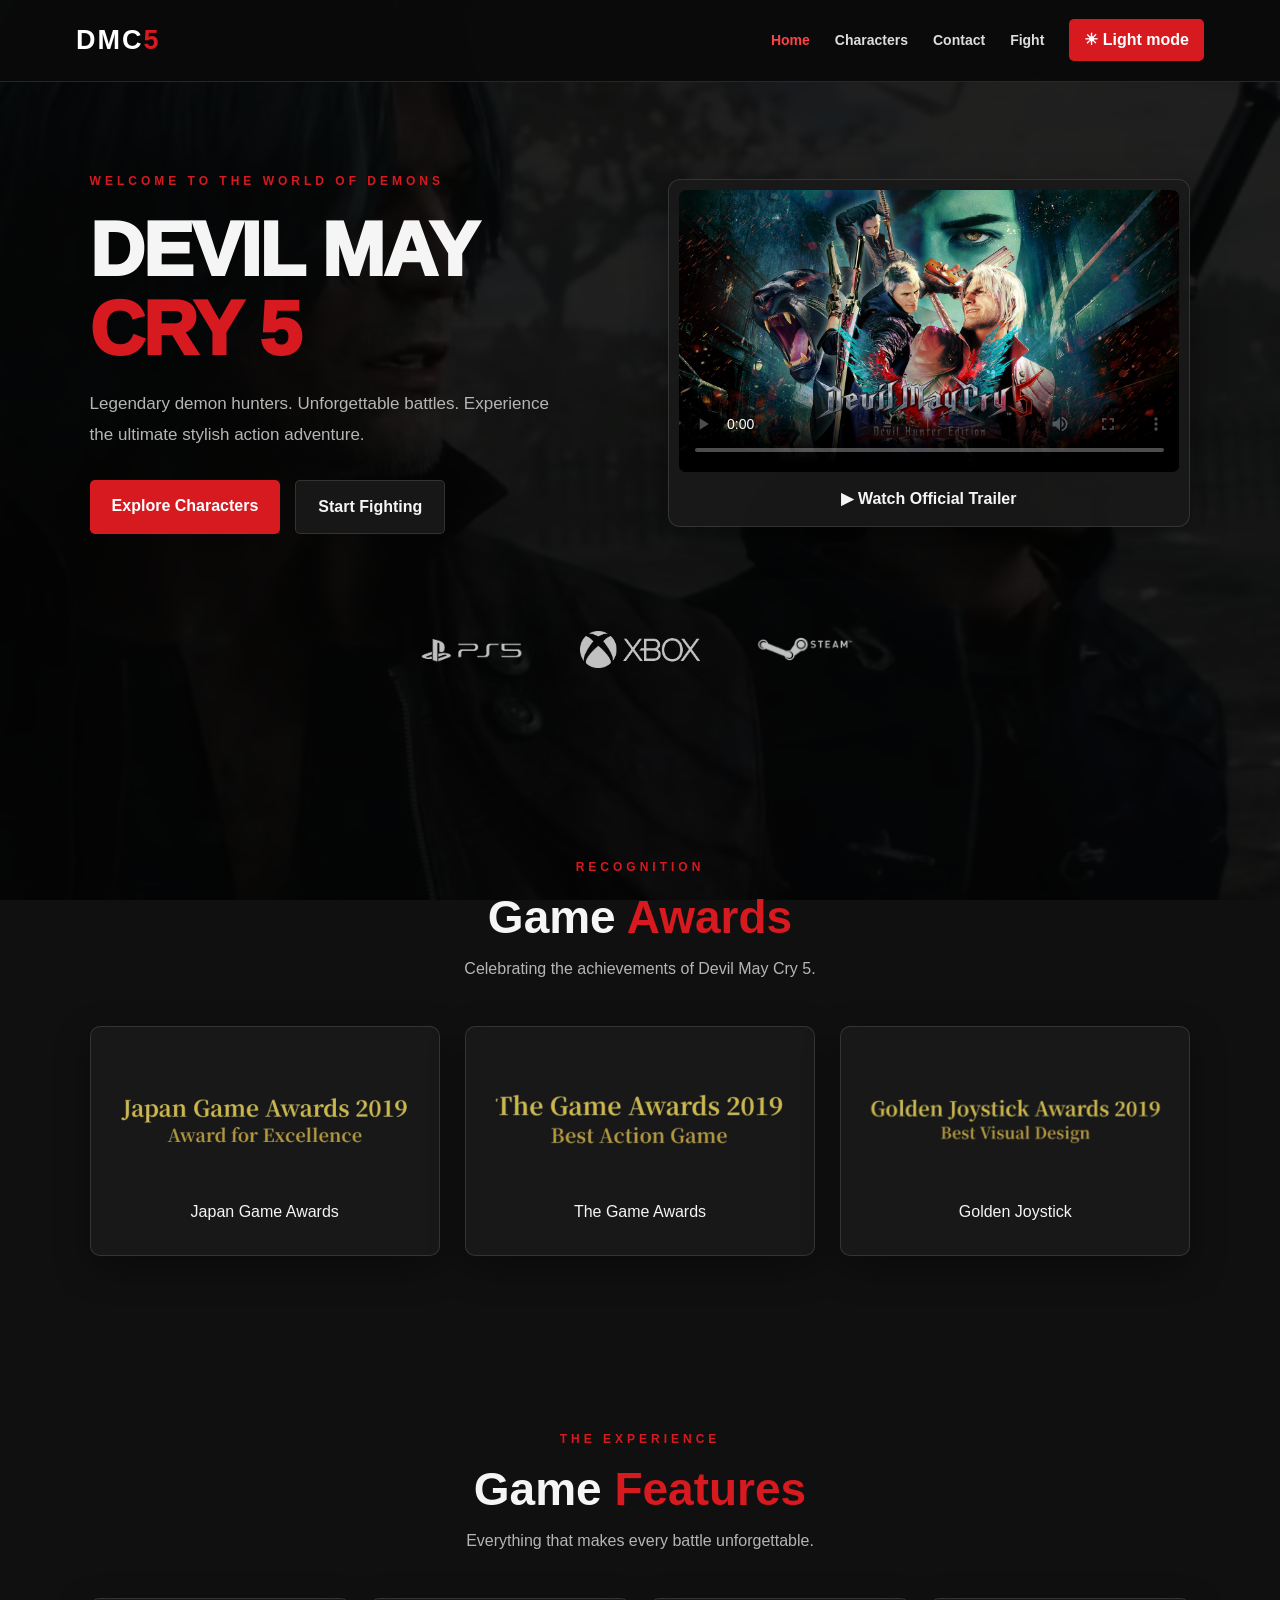
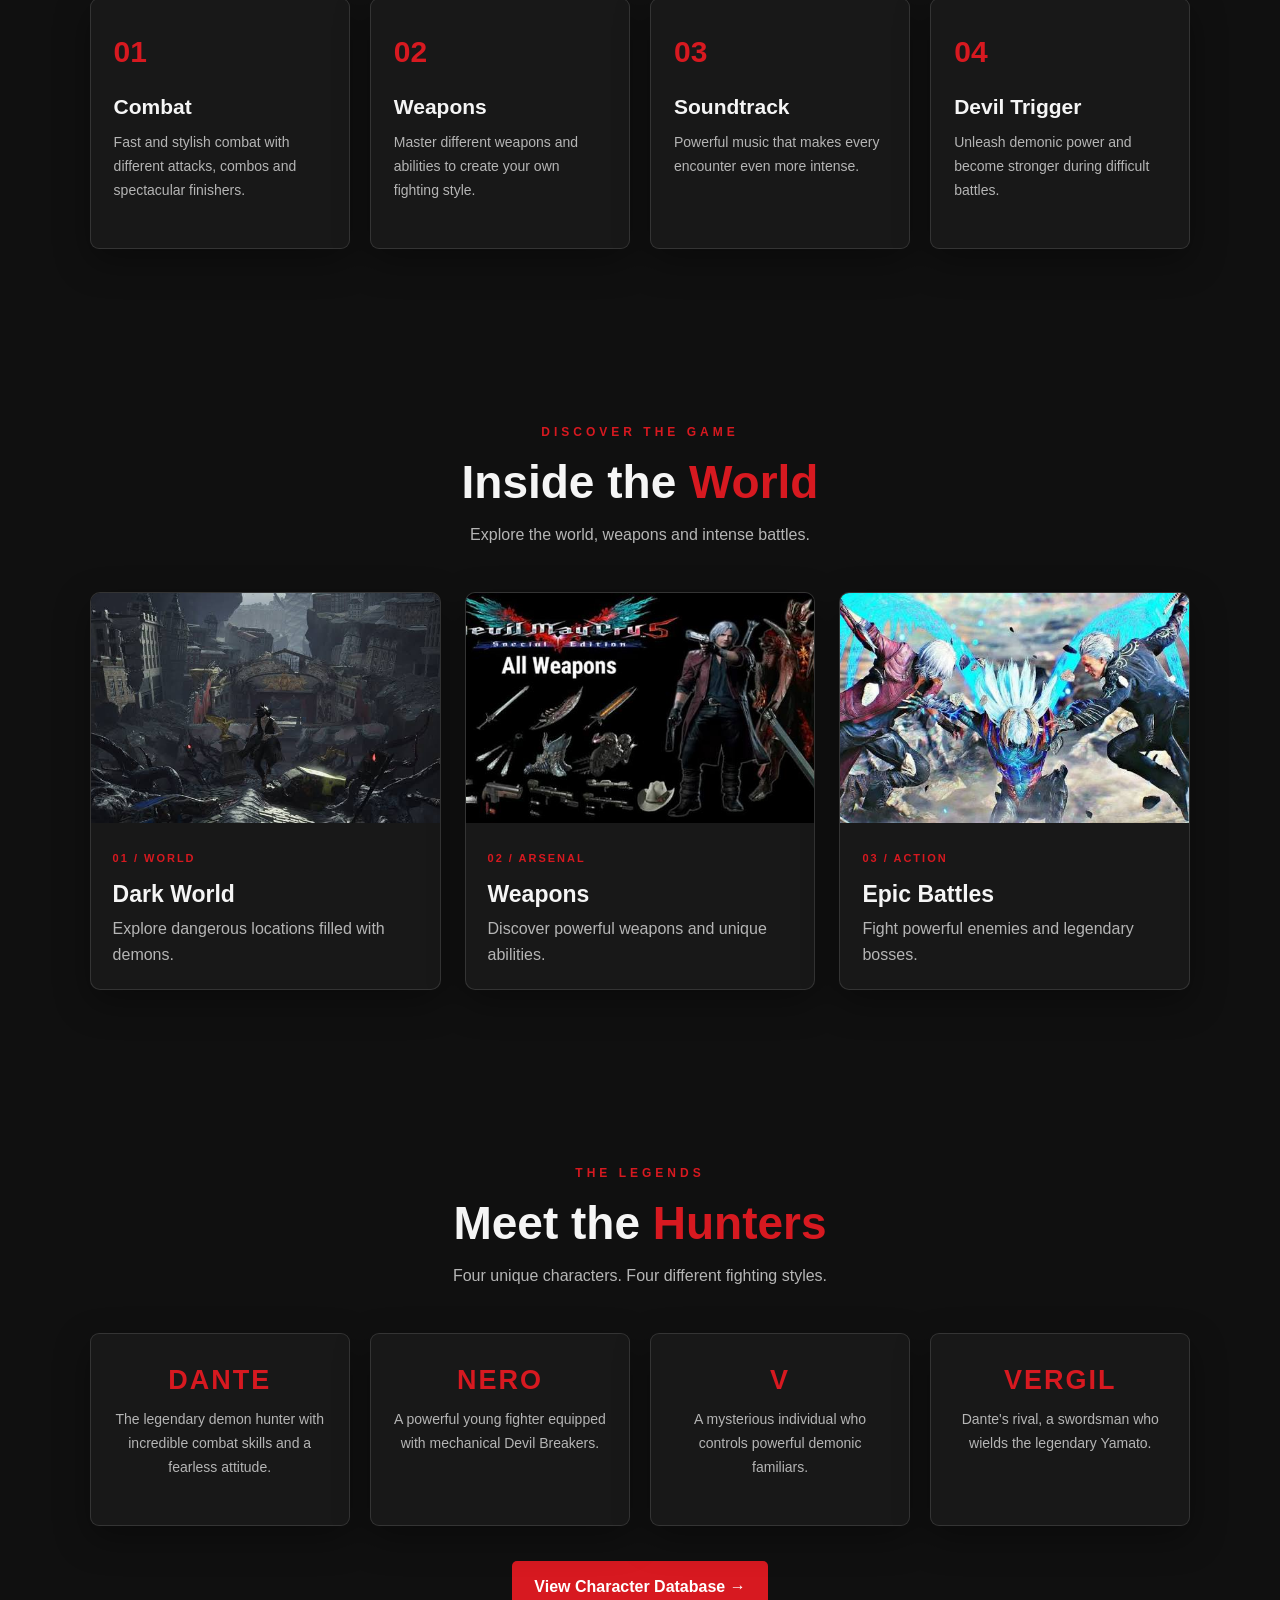
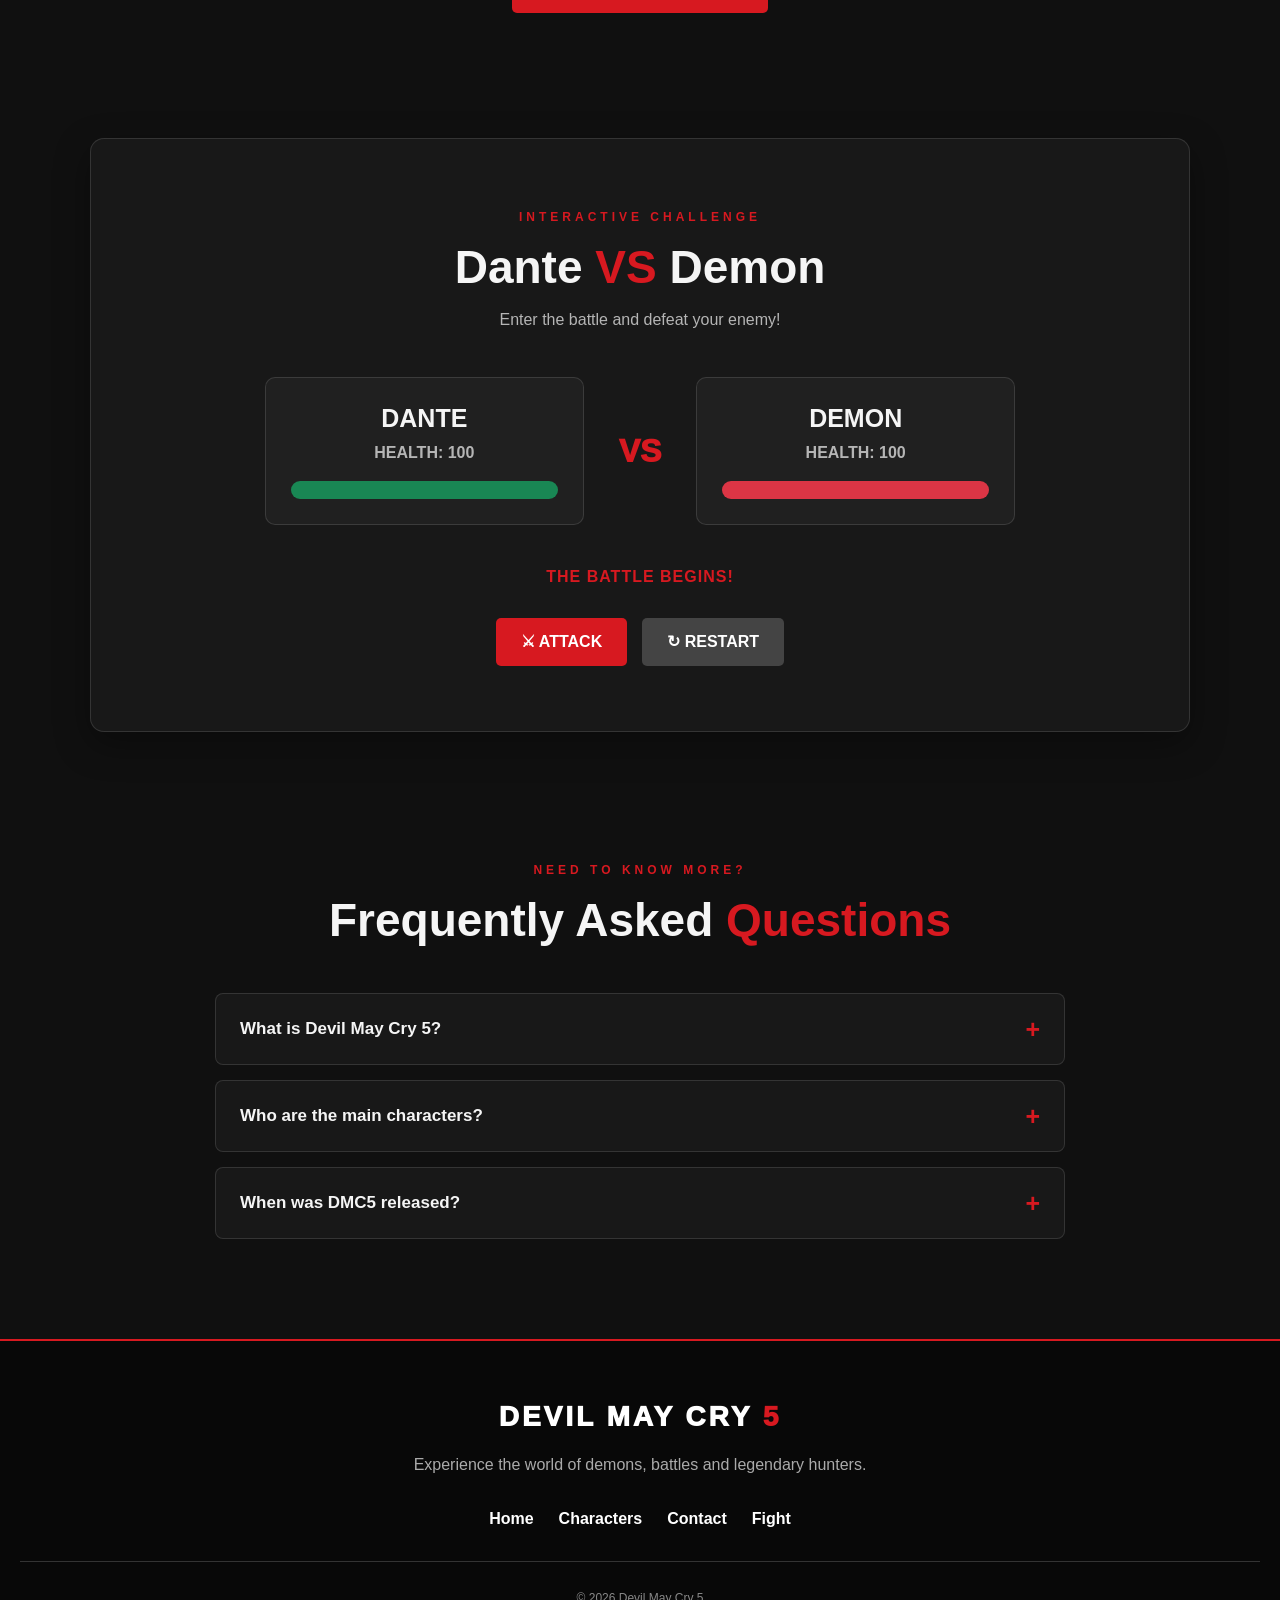
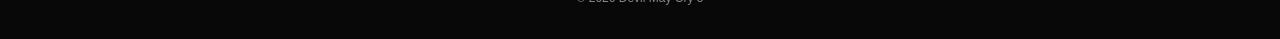
==== commit eb1ca878: "Final project dmc5" ====
--- a/index.html
+++ b/index.html
@@ -4,198 +4,401 @@
 <head>
     <meta charset="UTF-8">
     <meta name="viewport" content="width=device-width, initial-scale=1.0">
-    <title>DEVIL MAY CRY V</title>
+    <meta name="description" content="Explore Devil May Cry 5, its characters, weapons and battles.">
+    <meta name="theme-color" content="#111111">
+
+    <title>DEVIL MAY CRY 5</title>
+
     <link href="https://cdn.jsdelivr.net/npm/bootstrap@5.3.3/dist/css/bootstrap.min.css" rel="stylesheet">
     <link rel="stylesheet" href="css/style.css">
 </head>
 
 <body>
 
-    <video class="background-video" autoplay muted loop playsinline>
+
+    <video class="background-video" autoplay muted loop playsinline aria-hidden="true">
         <source src="media/videoplayback.mp4" type="video/mp4">
     </video>
-    <div class="video-overlay"></div>
-
-    <nav class="site-nav">
-        <a href="index.html">Home</a>
-        <a href="about.html">Meet the characters</a>
-        <a href="contact.html">Contact</a>
-        <a href="#battle">Fight</a>
-    </nav>
+
+    <div class="video-overlay" aria-hidden="true"></div>
+
+
+    <header>
+        <nav class="site-nav navbar navbar-expand-lg">
+            <div class="container-fluid">
+
+                <a class="navbar-brand" href="index.html">
+                    DMC<span>5</span>
+                </a>
+
+                <div class="nav-links">
+                    <a href="index.html" class="active" aria-current="page">Home</a>
+                    <a href="about.html">Characters</a>
+                    <a href="contact.html">Contact</a>
+                    <a href="#battle">Fight</a>
+
+
+                    <button type="button" id="themeToggleBtn" class="theme-toggle">
+    ☀ Light mode
+</button>
+                </div>
+
+            </div>
+        </nav>
+    </header>
 
     <main>
-        <div class="home-hero-row">
-            <figure class="home-trailer">
-                <video controls poster="images/dmc5trailerpreview.jpg">
-                    <source src="media/dmc5_trailer.mp4" type="video/mp4">
-                </video>
-                <figcaption class="trailer1">
-                    <a href="https://youtu.be/KMSGj9Y2T9Q?si=lmXnsOdMB5d6IK76">Watch trailer of DMC5</a>
-                </figcaption>
-            </figure>
-            <div class="logo-stack">
-                <div class="logo-container">
-                    <img src="images/Logodmc5.png" alt="Логотип DMC5" class="right-logo">
+
+
+
+        <section class="hero-section">
+
+            <div class="hero-content">
+
+                <div class="hero-text">
+                    <p class="hero-subtitle">WELCOME TO THE WORLD OF DEMONS</p>
+
+                    <h1>
+                        DEVIL MAY <span>CRY 5</span>
+                    </h1>
+
+                    <p class="hero-description">
+                        Legendary demon hunters. Unforgettable battles. Experience the ultimate stylish action adventure.
+                    </p>
+
+                    <div class="hero-buttons">
+                        <a href="about.html" class="primary-button">
+                            Explore Characters
+                        </a>
+
+                        <a href="#battle" class="secondary-button">
+                            Start Fighting
+                        </a>
+                    </div>
                 </div>
 
-                <div class="platform-logos">
-                    <div class="logops5">
-                        <img src="images/ps5logo.png" alt="Logo ps5" class="right-logo">
-                    </div>
-
-                    <div class="xbox-logo">
-                        <img src="images/xboxlogo.png" alt="Logo xbox" class="right-logo">
-                    </div>
-
-                    <div class="steam-logo">
-                        <img src="images/gabelogo-removebg-preview.png" alt="Steam logo" class="right-logo">
-                    </div>
+                <figure class="home-trailer">
+                    <video controls preload="metadata" poster="images/dmc5trailerpreview.jpg">
+                        <source src="media/dmc5_trailer.mp4" type="video/mp4">
+                        Your browser does not support video playback.
+                    </video>
+
+                    <figcaption class="trailer1">
+                        <a href="https://youtu.be/KMSGj9Y2T9Q" target="_blank" rel="noopener noreferrer">
+                            ▶ Watch Official Trailer
+                        </a>
+                    </figcaption>
+                </figure>
+
+            </div>
+
+            <div class="platform-logos">
+                <img src="images/ps5logo.png" alt="PlayStation 5">
+                <img src="images/xboxlogo.png" alt="Xbox">
+                <img src="images/gabelogo-removebg-preview.png" alt="Steam">
+            </div>
+
+        </section>
+
+
+
+        <section class="awards-section section-container">
+
+            <div class="section-heading">
+                <span>RECOGNITION</span>
+                <h2>Game <span>Awards</span></h2>
+                <p>Celebrating the achievements of Devil May Cry 5.</p>
+            </div>
+
+            <div class="award-gallery">
+
+                <article class="award-card">
+                    <img src="images/JapanGameAwards.png" alt="Japan Game Awards 2019">
+                    <h3>Japan Game Awards</h3>
+                </article>
+
+                <article class="award-card">
+                    <img src="images/TheGameAwards.png" alt="The Game Awards 2019">
+                    <h3>The Game Awards</h3>
+                </article>
+
+                <article class="award-card">
+                    <img src="images/goldenjoystick.png" alt="Golden Joystick Award">
+                    <h3>Golden Joystick</h3>
+                </article>
+
+            </div>
+
+        </section>
+
+
+        <section class="features section-container">
+
+            <div class="section-heading">
+                <span>THE EXPERIENCE</span>
+                <h2>Game <span>Features</span></h2>
+                <p>Everything that makes every battle unforgettable.</p>
+            </div>
+
+            <div class="features-grid">
+
+                <article class="feature-card">
+                    <div class="feature-number">01</div>
+                    <h3>Combat</h3>
+                    <p>
+                        Fast and stylish combat with different attacks, combos and spectacular finishers.
+                    </p>
+                </article>
+
+                <article class="feature-card">
+                    <div class="feature-number">02</div>
+                    <h3>Weapons</h3>
+                    <p>
+                        Master different weapons and abilities to create your own fighting style.
+                    </p>
+                </article>
+
+                <article class="feature-card">
+                    <div class="feature-number">03</div>
+                    <h3>Soundtrack</h3>
+                    <p>
+                        Powerful music that makes every encounter even more intense.
+                    </p>
+                </article>
+
+                <article class="feature-card">
+                    <div class="feature-number">04</div>
+                    <h3>Devil Trigger</h3>
+                    <p>
+                        Unleash demonic power and become stronger during difficult battles.
+                    </p>
+                </article>
+
+            </div>
+
+        </section>
+
+
+
+        <section class="gallery-section section-container" id="gallery">
+
+            <div class="section-heading">
+                <span>DISCOVER THE GAME</span>
+                <h2>Inside the <span>World</span></h2>
+                <p>Explore the world, weapons and intense battles.</p>
+            </div>
+
+            <div class="container-fluid px-0">
+                <div class="row g-4">
+
+                    <div class="col-12 col-md-6 col-lg-4">
+                        <article class="gallery-card">
+                            <img src="images/world.jpg" alt="Dark world of Devil May Cry 5">
+
+                            <div class="gallery-card-content">
+                                <span>01 / WORLD</span>
+                                <h3>Dark World</h3>
+                                <p>
+                                    Explore dangerous locations filled with demons.
+                                </p>
+                            </div>
+                        </article>
+                    </div>
+
+                    <div class="col-12 col-md-6 col-lg-4">
+                        <article class="gallery-card">
+                            <img src="images/weap.jpg" alt="Weapons from Devil May Cry 5">
+
+                            <div class="gallery-card-content">
+                                <span>02 / ARSENAL</span>
+                                <h3>Weapons</h3>
+                                <p>
+                                    Discover powerful weapons and unique abilities.
+                                </p>
+                            </div>
+                        </article>
+                    </div>
+
+                    <div class="col-12 col-md-6 col-lg-4">
+                        <article class="gallery-card">
+                            <img src="images/battle.jpg" alt="Demon battles in Devil May Cry 5">
+
+                            <div class="gallery-card-content">
+                                <span>03 / ACTION</span>
+                                <h3>Epic Battles</h3>
+                                <p>
+                                    Fight powerful enemies and legendary bosses.
+                                </p>
+                            </div>
+                        </article>
+                    </div>
+
                 </div>
             </div>
-        </div>
-
-        <h2 style="-webkit-text-stroke: 1px purple;">🎮The Game Awards🏆</h2>
-        <div class="award-gallery">
-            <div class="Japan-Awards">
-                <img src="images/JapanGameAwards.png" alt="Japan Game Awards 2019">
-            </div>
-
-            <div class="TheGameAwards">
-                <img src="images/TheGameAwards.png" alt="The Game Awards 2019">
-            </div>
-
-            <div class="joystickaward">
-                <img src="images/goldenjoystick.png" alt="Golden Joystick Award">
-            </div>
-        </div>
+
+        </section>
+
+
+
+        <section class="character-section section-container">
+
+            <div class="section-heading">
+                <span>THE LEGENDS</span>
+                <h2>Meet the <span>Hunters</span></h2>
+                <p>Four unique characters. Four different fighting styles.</p>
+            </div>
+
+            <div class="character-grid">
+
+                <article class="character-card">
+                    <h3>DANTE</h3>
+                    <p>
+                        The legendary demon hunter with incredible combat skills and a fearless attitude.
+                    </p>
+                </article>
+
+                <article class="character-card">
+                    <h3>NERO</h3>
+                    <p>
+                        A powerful young fighter equipped with mechanical Devil Breakers.
+                    </p>
+                </article>
+
+                <article class="character-card">
+                    <h3>V</h3>
+                    <p>
+                        A mysterious individual who controls powerful demonic familiars.
+                    </p>
+                </article>
+
+                <article class="character-card">
+                    <h3>VERGIL</h3>
+                    <p>
+                        Dante's rival, a swordsman who wields the legendary Yamato.
+                    </p>
+                </article>
+
+            </div>
+
+            <a href="about.html" class="primary-button">
+                View Character Database →
+            </a>
+
+        </section>
+
+
+
+        <section class="battle-section section-container" id="battle">
+
+            <div class="section-heading">
+                <span>INTERACTIVE CHALLENGE</span>
+                <h2>Dante <span>VS</span> Demon</h2>
+                <p>Enter the battle and defeat your enemy!</p>
+            </div>
+
+            <div class="battle-container">
+
+                <article class="fighter">
+                    <h3>DANTE</h3>
+                    <p>HEALTH: <span id="danteHP">100</span></p>
+
+                    <div class="hp-bar" role="progressbar" aria-label="Dante health" aria-valuemin="0" aria-valuemax="100" aria-valuenow="100" id="danteProgress">
+
+                        <div id="danteBar" class="hp-fill"></div>
+                    </div>
+                </article>
+
+                <div class="vs">VS</div>
+
+                <article class="fighter">
+                    <h3>DEMON</h3>
+                    <p>HEALTH: <span id="demonHP">100</span></p>
+
+                    <div class="hp-bar" role="progressbar" aria-label="Demon health" aria-valuemin="0" aria-valuemax="100" aria-valuenow="100" id="demonProgress">
+
+                        <div id="demonBar" class="hp-fill"></div>
+                    </div>
+                </article>
+
+            </div>
+
+            <p id="message" aria-live="polite">
+                THE BATTLE BEGINS!
+            </p>
+
+            <div class="battle-buttons">
+                <button id="attack" type="button">
+                    ⚔ ATTACK
+                </button>
+
+                <button id="restart" type="button">
+                    ↻ RESTART
+                </button>
+            </div>
+
+        </section>
+
+
+
+        <section class="faq-section section-container">
+
+            <div class="section-heading">
+                <span>NEED TO KNOW MORE?</span>
+                <h2>Frequently Asked <span>Questions</span></h2>
+            </div>
+
+            <div class="faq-list">
+
+                <article class="faq-item">
+                    <h3 class="faq-question" tabindex="0" role="button" aria-expanded="false">
+                        What is Devil May Cry 5?
+                        <span>+</span>
+                    </h3>
+
+                    <p class="faq-answer">
+                        Devil May Cry 5 is an action game developed by Capcom. Players fight demons using stylish combat, weapons and special abilities.
+                    </p>
+                </article>
+
+                <article class="faq-item">
+                    <h3 class="faq-question" tabindex="0" role="button" aria-expanded="false">
+                        Who are the main characters?
+                        <span>+</span>
+                    </h3>
+
+                    <p class="faq-answer">
+                        The main playable characters are Dante, Nero and V. Vergil is also an important character in the story.
+                    </p>
+                </article>
+
+                <article class="faq-item">
+                    <h3 class="faq-question" tabindex="0" role="button" aria-expanded="false">
+                        When was DMC5 released?
+                        <span>+</span>
+                    </h3>
+
+                    <p class="faq-answer">
+                        Devil May Cry 5 was released on March 8, 2019.
+                    </p>
+                </article>
+
+            </div>
+
+        </section>
+
     </main>
 
-    <section class="features">
-        <h2 class="features-title" style="-webkit-text-stroke: 1px purple">Game Features</h2>
-
-        <div class="features-grid">
-            <div class="feature-card">
-                <h3>Combat</h3>
-                <p>Fast and stylish combat with different attacks and combos.</p>
-            </div>
-
-            <div class="feature-card">
-                <h3>Weapons</h3>
-                <p>Use different weapons to create unique fighting styles.</p>
-            </div>
-
-            <div class="feature-card">
-                <h3>Soundtrack</h3>
-                <p>Powerful music that changes depending on the battle.</p>
-            </div>
-
-            <div class="feature-card">
-                <h3>Devil Trigger</h3>
-                <p>Transform and become stronger during difficult battles.</p>
-            </div>
-        </div>
-    </section>
-
-    <section id="gallery" class="py-5 bg-gray">
-        <div class="container">
-            <div class="row g-4">
-                <div class="col-12 col-md-6 col-lg-4">
-                    <div class="card h-100">
-                        <img src="images/world.jpg" class="card-img-top" alt="DMC5">
-                        <div class="card-body">
-                            <h5 class="card-title">Dark World</h5>
-                            <p class="card-text">
-                                Explore dangerous locations filled with demons.
-                            </p>
-                        </div>
-                    </div>
-                </div>
-
-                <div class="col-12 col-md-6 col-lg-4">
-                    <div class="card h-100">
-                        <img src="images/weap.jpg" class="card-img-top" alt="DMC5">
-                        <div class="card-body">
-                            <h5 class="card-title">Weapons</h5>
-                            <p class="card-text">
-                                Use different weapons and abilities.
-                            </p>
-                        </div>
-                    </div>
-                </div>
-
-                <div class="col-12 col-md-6 col-lg-4">
-                    <div class="card h-100">
-                        <img src="images/battle.jpg" class="card-img-top" alt="DMC5">
-                        <div class="card-body">
-                            <h5 class="card-title">Battles</h5>
-                            <p class="card-text">
-                                Fight powerful enemies and bosses.
-                            </p>
-                        </div>
-                    </div>
-                </div>
-            </div>
-        </div>
-    </section>
-
-    <section class="battle-section" id="battle">
-        <h2>Dante vs Demon</h2>
-        <p>Choose your moment and defeat the demon!</p>
-
-        <div class="battle-container">
-            <div class="fighter">
-                <h3>Dante</h3>
-                <p>HP: <span id="danteHP">100</span></p>
-                <div class="hp-bar">
-                    <div id="danteBar" class="hp-fill"></div>
-                </div>
-            </div>
-
-            <div class="vs">VS</div>
-
-            <div class="fighter">
-                <h3>Demon</h3>
-                <p>HP: <span id="demonHP">100</span></p>
-                <div class="hp-bar">
-                    <div id="demonBar" class="hp-fill"></div>
-                </div>
-            </div>
-        </div>
-
-        <p id="message" aria-live="polite">The battle begins!</p>
-
-        <button id="attack" type="button">Attack</button>
-        <button id="restart" type="button">Restart</button>
-    </section>
-
-    <section class="faq-section">
-        <h2>Frequently Asked Questions</h2>
-
-        <div class="faq-item">
-            <h3 class="faq-question">What is Devil May Cry 5?</h3>
-            <p class="faq-answer">
-                Devil May Cry 5 is an action game about fighting demons.
-            </p>
-        </div>
-
-        <div class="faq-item">
-            <h3 class="faq-question">Who are the main characters?</h3>
-            <p class="faq-answer">
-                The main characters are Dante, Nero , V and Vergil demonstrating their unique abilities and fighting styles.
-            </p>
-        </div>
-
-        <div class="faq-item">
-            <h3 class="faq-question">When was DMC5 released?</h3>
-            <p class="faq-answer">
-                Devil May Cry 5 was released in March 2019.
-            </p>
-        </div>
-    </section>
+
 
     <footer class="site-footer">
-        <h3>DEVIL MAY CRY 5</h3>
-        <p>Experience the world of demons, battles and legendary hunters.</p>
+
+        <a href="index.html" class="footer-logo">
+            DEVIL MAY CRY <span>5</span>
+        </a>
+
+        <p>
+            Experience the world of demons, battles and legendary hunters.
+        </p>
 
         <div class="footer-links">
             <a href="index.html">Home</a>
@@ -204,19 +407,19 @@
             <a href="#battle">Fight</a>
         </div>
 
-        <p class="copyright">
-            © 2026 Devil May Cry 5 Fan Website. All rights reserved.
-        </p>
-
-        <p class="disclaimer">
-            This is a fan-made educational project. Not affiliated with Capcom.
-        </p>
+        <div class="footer-bottom">
+            <p>© 2026 Devil May Cry 5 </p>
+
+
+        </div>
+
     </footer>
 
-    <script src="https://cdn.jsdelivr.net/npm/bootstrap@5.3.3/dist/js/bootstrap.bundle.min.js"></script>
     <script src="https://code.jquery.com/jquery-3.7.1.min.js"></script>
     <script src="js/game.js"></script>
     <script src="js/index.js"></script>
+    <script src="js/theme.js" defer></script>
+
 </body>
 
 </html>
--- a/css/style.css
+++ b/css/style.css
@@ -1,63 +1,48 @@
-html,
+:root {
+    --bg: #101010;
+    --surface: rgba(25, 25, 25, 0.92);
+    --surface-light: #202020;
+    --text: #f5f5f5;
+    --muted: #b5b5b5;
+    --accent: #d71920;
+    --accent-hover: #ff343c;
+    --border: rgba(255, 255, 255, 0.12);
+    --shadow: 0 12px 35px rgba(0, 0, 0, 0.35);
+}
+
 body {
-    overflow-x: clip;
-}
-
-*,
-*::before,
-*::after {
-    box-sizing: border-box;
-}
-
-html {
-    font-size: 100%;
-}
-
-body {
-    max-width: 100%;
-    margin: 0;
-    background: #101010;
-    color: white;
+    background: var(--bg);
+    color: var(--text);
     font-family: Arial, sans-serif;
-    font-size: clamp(1rem, 0.95rem + 0.2vw, 1.125rem);
-}
-
-main {
-    width: min(100% - 2rem, 75rem);
-    margin-inline: auto;
-}
-
-h1 {
-    text-align: center;
-    font-size: clamp(1.8rem, 5vw, 4rem);
-    overflow-wrap: anywhere;
-    text-shadow: -1px -1px 0 #000, 1px -1px 0 #000, -1px 1px 0 #000, 1px 1px 0 #000;
-}
-
-h2 {
-    text-align: center;
-    font-size: clamp(1.6rem, 4vw, 2.5rem);
-    text-shadow: -1px -1px 0 #000, 1px -1px 0 #000, -1px 1px 0 #000, 1px 1px 0 #000;
-}
-
-video,
-img {
-    display: block;
-    max-width: 100%;
-}
-
-video {
-    width: 100%;
-}
-
-img {
-    height: auto;
+    overflow-x: hidden;
+    transition: background 0.3s, color 0.3s;
+}
+
+body.light-mode,
+body.light-theme {
+    --bg: #eeeeee;
+    --surface: rgba(255, 255, 255, 0.95);
+    --surface-light: #ffffff;
+    --text: #171717;
+    --muted: #555555;
+    --accent: #bd101a;
+    --accent-hover: #e0202a;
+    --border: rgba(0, 0, 0, 0.12);
+    --shadow: 0 12px 30px rgba(0, 0, 0, 0.12);
+}
+
+body::before {
+    content: "";
+    position: fixed;
+    inset: 0;
+    background: rgba(0, 0, 0, 0.45);
+    pointer-events: none;
+    z-index: -1;
 }
 
 .background-video {
     position: fixed;
-    top: 0;
-    left: 0;
+    inset: 0;
     width: 100%;
     height: 100%;
     object-fit: cover;
@@ -67,472 +52,553 @@
 .video-overlay {
     position: fixed;
     inset: 0;
-    background: rgba(0, 0, 0, 0.55);
+    background: rgba(0, 0, 0, 0.76);
     z-index: -1;
     pointer-events: none;
 }
 
+body.light-mode .video-overlay,
+body.light-theme .video-overlay {
+    background: rgba(235, 235, 235, 0.83);
+}
+
 .site-nav {
+    position: sticky;
+    top: 0;
+    z-index: 1000;
+    width: 100%;
+    padding: 15px 5%;
+    background: rgba(10, 10, 10, 0.94);
+    border-bottom: 1px solid rgba(215, 25, 32, 0.4);
+    backdrop-filter: blur(15px);
+}
+
+.navbar-brand {
+    color: white !important;
+    font-size: 27px;
+    font-weight: 900;
+    letter-spacing: 2px;
+}
+
+.navbar-brand span,
+.footer-logo span {
+    color: var(--accent);
+}
+
+.nav-links {
+    display: flex;
+    align-items: center;
+    flex-wrap: wrap;
+    gap: 25px;
+}
+
+.nav-links a {
+    color: #dddddd;
+    text-decoration: none;
+    font-size: 14px;
+    font-weight: 700;
+    transition: color 0.25s;
+}
+
+.nav-links a:hover,
+.nav-links a.active {
+    color: #ff424a;
+}
+
+.nav-links a:focus-visible,
+.theme-toggle:focus-visible,
+a:focus-visible,
+button:focus-visible,
+.faq-question:focus-visible {
+    outline: 3px solid #ff424a;
+    outline-offset: 4px;
+}
+
+.theme-toggle {
+    background: var(--accent);
+    border: none;
+    color: white;
+    padding: 9px 15px;
+    border-radius: 5px;
+    font-weight: bold;
+    cursor: pointer;
+    transition: 0.25s;
+}
+
+.theme-toggle:hover {
+    background: var(--accent-hover);
+    transform: translateY(-2px);
+}
+
+.hero-section {
+    min-height: 650px;
+    padding: 90px 7% 60px;
+    display: flex;
+    flex-direction: column;
+    justify-content: center;
+}
+
+.hero-content {
+    display: grid;
+    grid-template-columns: 1fr 1fr;
+    align-items: center;
+    gap: 55px;
+    max-width: 1400px;
+    width: 100%;
+    margin: auto;
+}
+
+.hero-subtitle,
+.section-heading>span {
+    color: var(--accent);
+    font-size: 12px;
+    font-weight: 900;
+    letter-spacing: 4px;
+}
+
+.hero-text h1 {
+    font-size: clamp(42px, 6vw, 76px);
+    font-weight: 1000;
+    line-height: 1.05;
+    margin: 20px 0;
+    letter-spacing: -2px;
+}
+
+.hero-text h1 span {
+    color: var(--accent);
+}
+
+.hero-description {
+    max-width: 480px;
+    color: var(--muted);
+    line-height: 1.8;
+    font-size: 17px;
+}
+
+.hero-buttons {
     display: flex;
     flex-wrap: wrap;
-    align-items: center;
-    justify-content: center;
-    gap: 0.5rem;
-    width: 100%;
-    padding: 0.75rem 1rem;
-    background-color: #000;
-}
-
-.site-nav a,
-.trailer1 a {
-    --nav-button-bg: #010000;
+    gap: 15px;
+    margin-top: 30px;
+}
+
+.primary-button,
+.secondary-button {
     display: inline-block;
-    padding: 0.6rem 1rem;
-    border: 2px solid transparent;
-    border-radius: 4px;
-    background: linear-gradient(var(--nav-button-bg), var(--nav-button-bg)) padding-box, conic-gradient(from var(--rainbow-angle, 0deg), #ff0000, #ff9900, #ffff00, #00cc44, #00ccff, #3344ff, #cc33ff, #ff0000) border-box;
-    color: #fff;
-    text-align: center;
+    padding: 14px 22px;
+    border-radius: 5px;
     text-decoration: none;
-    animation: rainbow-border 4s linear infinite;
-}
-
-.site-nav a {
-    max-width: 100%;
-}
-
-.site-nav a:hover,
-.site-nav a:focus-visible,
-.trailer1 a:hover,
-.trailer1 a:focus-visible {
-    --nav-button-bg: #292929;
-    color: #fff;
-}
-
-@property --rainbow-angle {
-    syntax: "<angle>";
-    initial-value: 0deg;
-    inherits: false;
-}
-
-@keyframes rainbow-border {
-    to {
-        --rainbow-angle: 360deg;
-    }
-}
-
-@media (prefers-reduced-motion: reduce) {
-    .site-nav a,
-    .trailer1 a {
-        animation: none;
-    }
-}
-
-.home-hero-row {
-    display: grid;
-    grid-template-columns: minmax(0, 1fr) auto minmax(0, 1fr);
-    align-items: center;
-    width: 100vw;
-    margin: 1rem 0 2rem;
-    margin-left: calc((100% - 100vw) / 2);
+    font-weight: 800;
+    transition: 0.3s;
+}
+
+.primary-button {
+    background: var(--accent);
+    color: white;
+}
+
+.primary-button:hover {
+    background: var(--accent-hover);
+    color: white;
+    transform: translateY(-3px);
+}
+
+.secondary-button {
+    border: 1px solid var(--border);
+    color: var(--text);
+    background: var(--surface);
+}
+
+.secondary-button:hover {
+    border-color: var(--accent);
+    color: var(--accent);
 }
 
 .home-trailer {
-    grid-column: 1;
-    width: min(100%, 22.5rem);
     margin: 0;
-    font-family: sans-serif;
-}
-
-.logo-stack {
-    display: flex;
-    flex-direction: column;
-    align-items: center;
-    grid-column: 2;
-    justify-self: center;
-    width: min(100%, 26rem);
-    margin: 0;
-    gap: 1rem;
-}
-
-.logo-container {
-    width: min(100%, 26rem);
-}
-
-.logo-container .right-logo {
+    padding: 10px;
+    background: var(--surface);
+    border: 1px solid var(--border);
+    border-radius: 12px;
+    box-shadow: var(--shadow);
+}
+
+.home-trailer video {
     display: block;
     width: 100%;
-    height: auto;
+    aspect-ratio: 16 / 9;
+    object-fit: cover;
+    border-radius: 7px;
+}
+
+.trailer1 {
+    padding: 15px 5px 5px;
+    text-align: center;
+}
+
+.trailer1 a {
+    color: var(--text);
+    text-decoration: none;
+    font-weight: bold;
+}
+
+.trailer1 a:hover {
+    color: var(--accent);
 }
 
 .platform-logos {
-    display: flex;
-    flex-wrap: wrap;
-    align-items: center;
-    justify-content: center;
-    gap: clamp(0.5rem, 2vw, 1.25rem);
-}
-
-.xbox-logo,
-.steam-logo,
-.logops5 {
-    display: inline-block;
-}
-
-.xbox-logo .right-logo,
-.steam-logo .right-logo,
-.logops5 .right-logo {
-    display: block;
-    position: static;
-    width: clamp(2.5rem, 7vw, 6.875rem);
-    max-width: 100%;
-    margin: 0;
-    transform: none;
-}
-
-.Japan-Awards,
-.TheGameAwards,
-.joystickaward {
-    display: flex;
-    justify-content: center;
-    margin: 0;
-}
-
-.Japan-Awards img,
-.TheGameAwards img,
-.joystickaward img {
-    width: min(100%, 14.375rem);
-    margin: 0;
-    transform: none;
-}
-
-.award-gallery {
-    display: flex;
-    flex-wrap: wrap;
-    align-items: center;
-    justify-content: center;
-    gap: clamp(1rem, 3vw, 2rem);
-    margin-block: 1.5rem;
-}
-
-.gameplay-video {
-    width: min(100%, 20rem);
-    max-width: 100%;
-}
-
-.D1 img {
-    display: block;
-    width: min(100%, 18.75rem);
-    height: auto;
-}
-
-@media (max-width: 767px) {
-    main {
-        width: min(100% - 1.25rem, 75rem);
-    }
-    .home-hero-row {
-        grid-template-columns: minmax(0, min(26rem, 100%));
-        row-gap: 1rem;
-    }
-    .site-nav {
-        flex-direction: column;
-    }
-    .site-nav a {
-        width: min(100%, 24rem);
-    }
-}
-
-#gallery {
-    padding: 4rem 0;
-    background: rgba(10, 10, 10, 0.6);
-}
-
-#gallery .card {
-    height: 100%;
-    overflow: hidden;
-    border: 1px solid #444;
-    border-radius: 10px;
-    background: #171717;
-    color: white;
-    box-shadow: 0 4px 12px rgba(0, 0, 0, 0.4);
-    transition: transform 0.25s ease, border-color 0.25s ease, box-shadow 0.25s ease;
-}
-
-#gallery .card:hover {
-    transform: translateY(-6px);
-    border-color: #c82020;
-    box-shadow: 0 8px 24px rgba(200, 0, 0, 0.2);
-}
-
-#gallery .card img {
-    display: block;
-    width: 100%;
-    height: 220px;
-    object-fit: cover;
-    border-bottom: 2px solid #8b0000;
-}
-
-#gallery .card-body {
-    padding: 1.5rem;
-}
-
-#gallery .card-title,
-#gallery .card h5 {
-    margin-bottom: 0.75rem;
-    color: #ff4040;
-    font-size: 1.35rem;
-    font-weight: bold;
-}
-
-#gallery .card-text {
-    margin: 0;
-    color: #ccc;
-    line-height: 1.6;
-}
-
-@media (max-width: 767px) {
-    #gallery {
-        padding: 2rem 0;
-    }
-    #gallery .card img {
-        height: 200px;
-    }
-    #gallery .card-body {
-        padding: 1.25rem;
-    }
-}
-
-@media (prefers-reduced-motion: reduce) {
-    #gallery .card {
-        transition: none;
-    }
-    #gallery .card:hover {
-        transform: none;
-    }
-}
-
-.features {
-    padding: 4rem 2rem;
-}
-
-.features-title {
-    margin-bottom: 2.5rem;
-    color: #fff;
-    font-size: clamp(1.8rem, 4vw, 2.5rem);
-    text-transform: uppercase;
-    letter-spacing: 2px;
-}
-
-.features-grid {
-    display: grid;
-    grid-template-columns: repeat(4, minmax(0, 1fr));
-    gap: 1.5rem;
-    max-width: 1200px;
-    margin: 0 auto;
-}
-
-.feature-card {
-    padding: 1.75rem 1.25rem;
-    border: 1px solid #632020;
-    border-radius: 10px;
-    background: rgba(15, 15, 15, 0.65);
-    text-align: center;
-    transition: transform 0.25s ease, border-color 0.25s ease, background 0.25s ease;
-}
-
-.feature-card:hover {
-    transform: translateY(-5px);
-    border-color: #ff3030;
-    background: rgba(45, 10, 10, 0.8);
-}
-
-.feature-card h3 {
-    margin-bottom: 1rem;
-    color: #ff4040;
-    font-size: 1.35rem;
-}
-
-.feature-card p {
-    margin: 0;
-    color: #ddd;
-    line-height: 1.6;
-}
-
-@media (max-width: 1199px) {
-    .features-grid {
-        grid-template-columns: repeat(2, minmax(0, 1fr));
-    }
-}
-
-@media (max-width: 600px) {
-    .features {
-        padding: 2.5rem 1rem;
-    }
-    .features-grid {
-        grid-template-columns: 1fr;
-        gap: 1rem;
-    }
-    .feature-card {
-        padding: 1.5rem 1rem;
-    }
-}
-
-@media (prefers-reduced-motion: reduce) {
-    .feature-card {
-        transition: none;
-    }
-    .feature-card:hover {
-        transform: none;
-    }
-}
-
-.battle-section {
-    text-align: center;
-    padding: 60px 20px;
-    color: white;
-}
-
-.battle-section h2 {
-    color: red;
-    margin-bottom: 20px;
-}
-
-.battle-container {
     display: flex;
     justify-content: center;
     align-items: center;
-    gap: 50px;
+    flex-wrap: wrap;
+    gap: 45px;
+    margin-top: 55px;
+}
+
+.platform-logos img {
+    max-width: 120px;
+    max-height: 250px;
+    object-fit: contain;
+    filter: grayscale(1);
+    opacity: 0.75;
+    transition: 0.3s;
+}
+
+.platform-logos img:hover {
+    filter: grayscale(0);
+    opacity: 1;
+    transform: scale(1.1);
+}
+
+.section-container {
+    padding: 85px 7%;
+    max-width: 1500px;
+    margin: auto;
+}
+
+.section-heading {
+    text-align: center;
+    margin-bottom: 45px;
+}
+
+.section-heading h2 {
+    font-size: clamp(30px, 4vw, 46px);
+    font-weight: 900;
+    margin: 12px 0;
+}
+
+.section-heading h2 span {
+    color: var(--accent);
+}
+
+.section-heading p {
+    color: var(--muted);
+}
+
+.award-gallery {
+    display: grid;
+    grid-template-columns: repeat(3, 1fr);
+    gap: 25px;
+}
+
+.award-card {
+    background: var(--surface);
+    border: 1px solid var(--border);
+    padding: 25px;
+    border-radius: 10px;
+    text-align: center;
+    box-shadow: var(--shadow);
+    transition: 0.3s;
+}
+
+.award-card:hover {
+    transform: translateY(-8px);
+    border-color: var(--accent);
+}
+
+.award-card img {
+    width: 100%;
+    height: 130px;
+    object-fit: contain;
+}
+
+.award-card h3 {
+    color: var(--text);
+    font-size: 16px;
+    margin-top: 20px;
+}
+
+.features-grid,
+.character-grid {
+    display: grid;
+    grid-template-columns: repeat(4, 1fr);
+    gap: 20px;
+}
+
+.feature-card,
+.character-card {
+    position: relative;
+    padding: 30px 23px;
+    background: var(--surface);
+    border: 1px solid var(--border);
+    border-radius: 9px;
+    transition: transform 0.3s, border-color 0.3s;
+    box-shadow: var(--shadow);
+}
+
+.feature-card:hover,
+.character-card:hover {
+    transform: translateY(-7px);
+    border-color: var(--accent);
+}
+
+.feature-number {
+    color: var(--accent);
+    font-size: 30px;
+    font-weight: 900;
+    margin-bottom: 20px;
+}
+
+.feature-card h3,
+.character-card h3 {
+    font-size: 21px;
+    font-weight: 900;
+    margin-bottom: 12px;
+}
+
+.feature-card p,
+.character-card p {
+    color: var(--muted);
+    line-height: 1.7;
+    font-size: 14px;
+}
+
+.gallery-card {
+    height: 100%;
+    overflow: hidden;
+    border-radius: 10px;
+    background: var(--surface);
+    border: 1px solid var(--border);
+    box-shadow: var(--shadow);
+    transition: 0.3s;
+}
+
+.gallery-card:hover {
+    transform: translateY(-7px);
+    border-color: var(--accent);
+}
+
+.gallery-card>img {
+    width: 100%;
+    height: 230px;
+    object-fit: cover;
+    transition: transform 0.5s;
+}
+
+.gallery-card:hover>img {
+    transform: scale(1.06);
+}
+
+.gallery-card-content {
+    padding: 22px;
+}
+
+.gallery-card-content span {
+    color: var(--accent);
+    font-size: 11px;
+    font-weight: bold;
+    letter-spacing: 2px;
+}
+
+.gallery-card-content h3 {
+    margin-top: 12px;
+    font-size: 23px;
+    font-weight: 900;
+}
+
+.gallery-card-content p {
+    color: var(--muted);
+    margin-bottom: 0;
+    line-height: 1.6;
+}
+
+.character-section {
+    text-align: center;
+}
+
+.character-card h3 {
+    color: var(--accent);
+    font-size: 27px;
+    letter-spacing: 2px;
+}
+
+.character-section>.primary-button {
+    margin-top: 35px;
+}
+
+.battle-section {
+    max-width: 1100px;
     margin: 40px auto;
-    max-width: 700px;
+    padding: 65px 30px;
+    border: 1px solid var(--border);
+    border-radius: 14px;
+    background: var(--surface);
+    box-shadow: var(--shadow);
+    text-align: center;
+}
+
+.battle-container {
+    display: grid;
+    grid-template-columns: 1fr auto 1fr;
+    align-items: center;
+    gap: 35px;
+    max-width: 750px;
+    margin: 40px auto;
 }
 
 .fighter {
-    width: 250px;
     padding: 25px;
-    background: rgba(0, 0, 0, 0.8);
-    border: 2px solid darkred;
+    background: var(--surface-light);
     border-radius: 10px;
+    border: 1px solid var(--border);
 }
 
 .fighter h3 {
-    color: red;
+    font-size: 25px;
+    font-weight: 900;
+}
+
+.fighter p {
+    color: var(--muted);
+    font-weight: bold;
+}
+
+.hp-bar {
+    width: 100%;
+    height: 18px;
+    overflow: hidden;
+    background: #444;
+    border-radius: 20px;
+}
+
+.hp-fill {
+    width: 100%;
+    height: 100%;
+    transition: width 0.3s;
+}
+
+#danteBar {
+    background: #198754;
+}
+
+#demonBar {
+    background: #dc3545;
 }
 
 .vs {
-    font-size: 30px;
-    color: red;
-    font-weight: bold;
-}
-
-.hp-bar {
-    height: 15px;
-    background: #555;
-    border-radius: 10px;
-    overflow: hidden;
-}
-
-.hp-fill {
-    height: 100%;
-    width: 100%;
-    background: red;
-    transition: width 0.3s;
+    color: var(--accent);
+    font-size: 32px;
+    font-weight: 1000;
 }
 
 #message {
-    min-height: 30px;
-    margin: 25px 0;
-}
-
-.battle-section button {
-    padding: 12px 30px;
-    margin: 10px;
-    background: darkred;
-    color: white;
+    min-height: 28px;
+    color: var(--accent);
+    font-weight: 900;
+    letter-spacing: 1px;
+}
+
+.battle-buttons {
+    display: flex;
+    justify-content: center;
+    gap: 15px;
+    margin-top: 25px;
+}
+
+.battle-buttons button {
+    padding: 12px 25px;
     border: none;
     border-radius: 5px;
+    color: white;
+    background: var(--accent);
+    font-weight: 900;
     cursor: pointer;
-}
-
-.battle-section button:hover {
-    background: red;
-}
-
-.battle-section button:focus-visible {
-    outline: 3px solid white;
-    outline-offset: 4px;
-}
-
-.battle-section button:disabled {
-    background: #555;
-    cursor: not-allowed;
-}
-
-@media (max-width: 500px) {
-    .battle-container {
-        gap: 10px;
-    }
-    .fighter {
-        width: 45%;
-        padding: 12px 5px;
-    }
-    .vs {
-        font-size: 20px;
-    }
-}
-
-.faq-section {
-    max-width: 800px;
-    margin: 50px auto;
-    padding: 30px 20px;
+    transition: 0.25s;
+}
+
+.battle-buttons button:hover {
+    background: var(--accent-hover);
+    transform: translateY(-3px);
+}
+
+#restart {
+    background: #444;
+}
+
+#restart:hover {
+    background: #666;
+}
+
+.faq-list {
+    max-width: 850px;
+    margin: auto;
+}
+
+.faq-item {
+    margin-bottom: 15px;
+    padding: 20px 24px;
+    background: var(--surface);
+    border: 1px solid var(--border);
+    border-radius: 8px;
+    transition: border-color 0.3s;
+}
+
+.faq-item:hover {
+    border-color: var(--accent);
+}
+
+.faq-question {
+    display: flex;
+    justify-content: space-between;
+    align-items: center;
+    gap: 15px;
+    margin: 0;
+    color: var(--text);
+    font-size: 17px;
+    font-weight: bold;
+    cursor: pointer;
+}
+
+.faq-question span {
+    color: var(--accent);
+    font-size: 25px;
+}
+
+.faq-answer {
+    display: none;
+    color: var(--muted);
+    line-height: 1.7;
+    margin: 18px 0 0;
+}
+
+.site-footer {
+    padding: 55px 20px 25px;
+    background: #080808;
+    border-top: 2px solid var(--accent);
+    text-align: center;
+}
+
+.footer-logo {
     color: white;
-}
-
-.faq-section h2 {
-    text-align: center;
-    color: red;
-    margin-bottom: 30px;
-}
-
-.faq-item {
-    background: rgba(0, 0, 0, 0.8);
-    border: 1px solid darkred;
-    margin-bottom: 12px;
-    padding: 15px;
-    border-radius: 8px;
-}
-
-.faq-question {
-    cursor: pointer;
-    margin: 0;
-    font-size: 18px;
-}
-
-.faq-answer {
+    text-decoration: none;
+    font-size: 28px;
+    font-weight: 1000;
+    letter-spacing: 3px;
+}
+
+.site-footer>p {
+    color: #aaa;
     margin-top: 15px;
-    color: #ddd;
-}
-
-.faq-hover {
-    border-color: red;
-}
-
-.site-footer {
-    background: rgba(0, 0, 0, 0.9);
-    color: white;
-    text-align: center;
-    padding: 40px 20px 20px;
-    margin-top: 50px;
-    border-top: 2px solid darkred;
-}
-
-.site-footer h3 {
-    color: red;
-    letter-spacing: 3px;
-}
-
-.site-footer p {
-    color: #aaa;
-    margin: 15px 0;
 }
 
 .footer-links {
@@ -540,60 +606,146 @@
     justify-content: center;
     flex-wrap: wrap;
     gap: 25px;
-    margin: 25px 0;
+    margin: 30px 0;
 }
 
 .footer-links a {
     color: white;
     text-decoration: none;
-    transition: color 0.3s;
+    font-weight: bold;
 }
 
 .footer-links a:hover {
-    color: red;
-}
-
-.site-footer .copyright {
-    font-size: 14px;
-    margin-top: 30px;
-}
-
-.site-footer .disclaimer {
+    color: #ff343c;
+}
+
+.footer-bottom {
+    padding-top: 20px;
+    border-top: 1px solid #333;
+    color: #888;
     font-size: 12px;
 }
 
-@media (max-width: 500px) {
-    .footer-links {
+.footer-bottom p {
+    margin: 7px 0;
+}
+
+@media (max-width: 992px) {
+    .hero-content {
+        grid-template-columns: 1fr;
+        gap: 35px;
+    }
+    .hero-text {
+        text-align: center;
+    }
+    .hero-description {
+        margin: auto;
+    }
+    .hero-buttons {
+        justify-content: center;
+    }
+    .features-grid,
+    .character-grid {
+        grid-template-columns: repeat(2, 1fr);
+    }
+    .nav-links {
         gap: 15px;
     }
 }
 
-.background-video {
-    position: fixed;
-    top: 0;
-    left: 0;
-    width: 100%;
-    height: 100%;
-    object-fit: cover;
-    z-index: -2;
-    pointer-events: none;
-}
-
-.video-overlay {
-    position: fixed;
-    inset: 0;
-    background: rgba(0, 0, 0, 0.6);
-    z-index: -1;
-    pointer-events: none;
-}
-
-body {
-    position: relative;
-    isolation: isolate;
-}
-
-.site-nav,
-main {
-    position: relative;
-    z-index: 1;
+@media (max-width: 768px) {
+    .site-nav {
+        padding: 15px;
+    }
+    .site-nav .container-fluid {
+        flex-direction: column;
+        gap: 15px;
+    }
+    .nav-links {
+        justify-content: center;
+        gap: 13px;
+    }
+    .nav-links a {
+        font-size: 12px;
+    }
+    .hero-section {
+        padding: 55px 5% 35px;
+    }
+    .platform-logos {
+        margin-top: 35px;
+        gap: 25px;
+    }
+    .award-gallery {
+        grid-template-columns: 1fr;
+    }
+    .award-card img {
+        height: 110px;
+    }
+    .battle-container {
+        gap: 10px;
+    }
+    .fighter {
+        padding: 15px 8px;
+    }
+    .fighter h3 {
+        font-size: 18px;
+    }
+    .vs {
+        font-size: 22px;
+    }
+    .section-container {
+        padding: 60px 5%;
+    }
+}
+
+@media (max-width: 480px) {
+    .nav-links {
+        gap: 12px;
+    }
+    .nav-links a {
+        font-size: 11px;
+    }
+    .theme-toggle {
+        padding: 7px 10px;
+        font-size: 11px;
+    }
+    .hero-text h1 {
+        font-size: 40px;
+    }
+    .features-grid,
+    .character-grid {
+        grid-template-columns: 1fr;
+    }
+    .hero-buttons {
+        flex-direction: column;
+    }
+    .hero-buttons a {
+        text-align: center;
+    }
+    .battle-container {
+        grid-template-columns: 1fr;
+    }
+    .vs {
+        padding: 5px;
+    }
+    .battle-section {
+        padding: 45px 15px;
+        margin: 25px 12px;
+    }
+    .battle-buttons button {
+        padding: 11px 16px;
+    }
+    .faq-question {
+        font-size: 14px;
+    }
+}
+
+@media (prefers-reduced-motion: reduce) {
+    *,
+    *::before,
+    *::after {
+        scroll-behavior: auto !important;
+        transition-duration: 0.01ms !important;
+        animation-duration: 0.01ms !important;
+    }
 }
